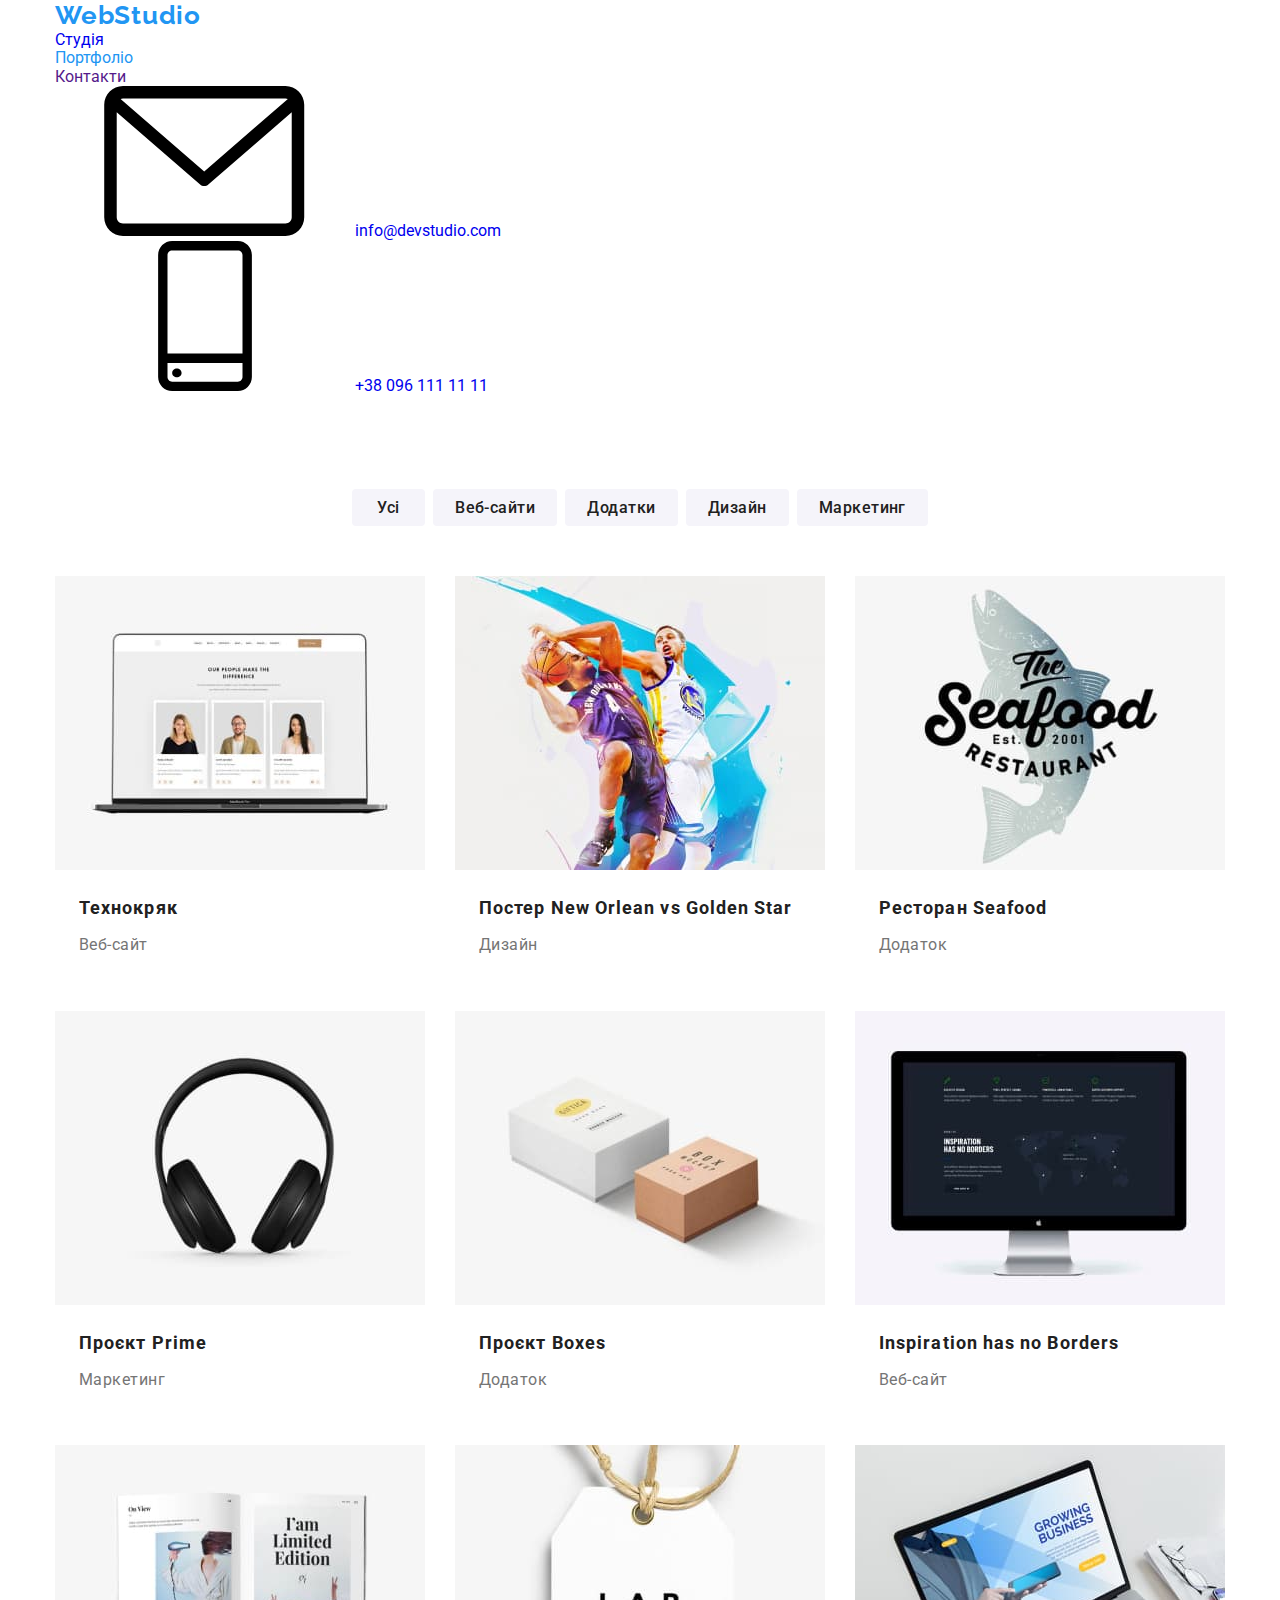
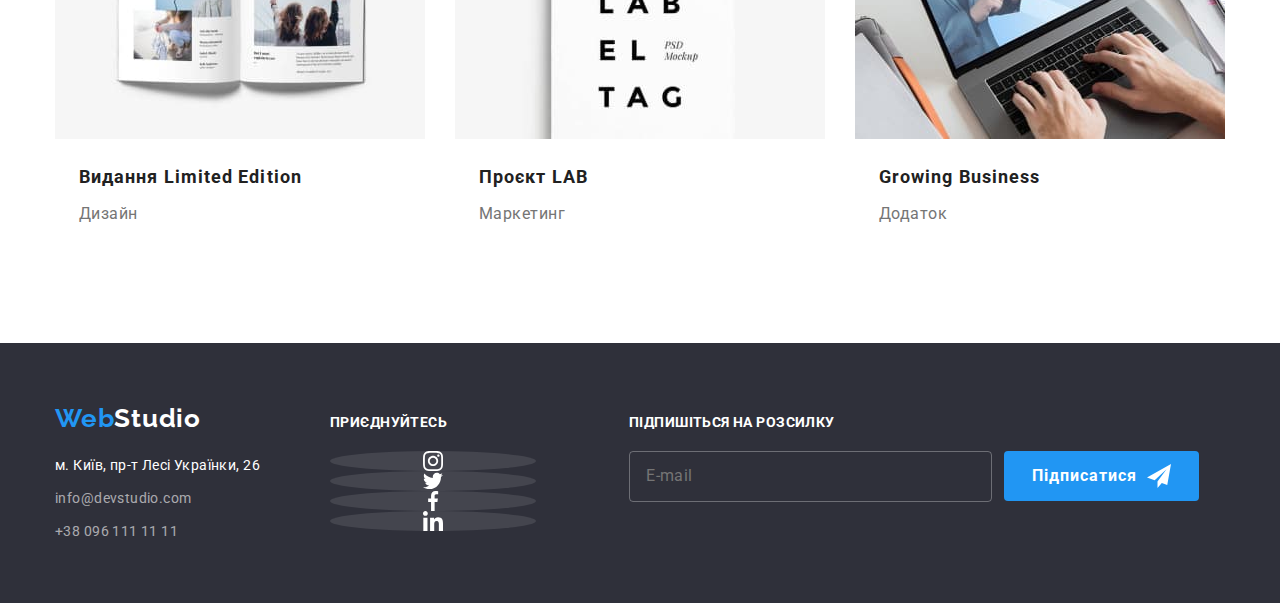
==== portfolio.html @ 63f54402 "final" ====
<!DOCTYPE html>
<html lang="uk">
  <head>
    <meta charset="UTF-8" />
    <meta http-equiv="X-UA-Compatible" content="IE=edge" />
    <meta name="viewport" content="width=device-width, initial-scale=1.0" />
    <title lang="en">Document</title>
    <link rel="preconnect" href="https://fonts.googleapis.com" />
    <link rel="preconnect" href="https://fonts.gstatic.com" crossorigin />
    <link
      href="https://fonts.googleapis.com/css2?family=Raleway:wght@700&family=Roboto:wght@400;500;700;900&display=swap"
      rel="stylesheet"
    />
    <link
      rel="stylesheet"
      href="https://cdnjs.cloudflare.com/ajax/libs/modern-normalize/1.1.0/modern-normalize.min.css"
    />
    <link rel="stylesheet" href="./css/main.min.css">
  </head>
  <body class="page">
    <header class="page-heder">
      <div class="container-heder container">
        <nav class="page-nav">
          <a href="./index.html" lang="en" class="logo-heder logo link"
            >Web<span class="logo-black">Studio</span></a
          >
          <ul class="site-nav list">
            <li class="menu-item item">
              <a href="./index.html" class="menu-link link">Студія</a>
            </li>
            <li class="menu-item item">
              <a href="./portfolio.html" class="menu-link link current"
                >Портфоліо</a
              >
            </li>
            <li class="menu-item item">
              <a href="" class="menu-link link">Контакти</a>
            </li>
          </ul>
        </nav>
        <ul class="auth-nav list">
          <li class="auth-item">
            <a href="mailto:info@devstudio.com" class="auth-link link"
              ><svg class="auth-icon mail-icon"><use href="./images/symbol-defsnev.svg#icon-mail"></use></svg>info@devstudio.com</a
            >
          </li>
          <li class="auth-item">
            <a href="tel:+380961111111" class="auth-link link"
              ><svg class="auth-icon phone-icon"><use href="./images/symbol-defsnev.svg#icon-phone"></use></svg>+38 096 111 11 11</a
            >
          </li>
        </ul>
      </div>
    </header>
    <main>
      <section class="portfolio section container">
          <h1 class="visually-hidden">Наші роботи</h1>
          <ul class="portfolio-nav-list list">
            <li class="portfolio-nav-item">
              <button type="button" class="portfolio-button button">Усі</button>
            </li>
            <li class="portfolio-nav-item">
              <button type="button" class="portfolio-button button">
                Веб-сайти
              </button>
            </li>
            <li class="portfolio-nav-item">
              <button type="button" class="portfolio-button button">
                Додатки
              </button>
            </li>
            <li class="portfolio-nav-item">
              <button type="button" class="portfolio-button button">
                Дизайн
              </button>
            </li>
            <li class="portfolio-nav-item">
              <button type="button" class="portfolio-button button">
                Маркетинг
              </button>
            </li>
          </ul>
          <ul class="portfolio-list list">
            <li class="portfolio-item">
              <a href="#" class=" portfolio-link link">
                <div class="portfolio-thumb">
                  <img
                  src="./images/tehnokriak.jpg"
                  alt="фото монитора з веб сайтом"
                  width="370"
                />
                  <p class="portfolio-text text">Ресурс пропонує комплексні пропозиції з різним рівнем функціоналу та сервісів. Все це дозволить відвідувачу отримати вичерпні відомості про компанію чи приватну особу.</p>
                </div>
                <div class="portfolio-container">
                  <h2 class="portfolio-item-subtitle subtitle">Технокряк</h2>
                  <p class="portfolio-item-text text">Веб-сайт</p>
                </div>
              </a>
            </li>
            <li class="portfolio-item">
              <a href="#" class=" portfolio-link link">
                <div class="portfolio-thumb">
                  <img
                    src="./images/poster.jpg"
                    alt="постер баскетболістів"
                    width="370"
                  />
                    <p class="portfolio-text text">Ресурс пропонує комплексні пропозиції з різним рівнем функціоналу та сервісів. Все це дозволить відвідувачу отримати вичерпні відомості про компанію чи приватну особу.</p>
                </div>
                    <div class="portfolio-container">
                    <h2 class="portfolio-item-subtitle subtitle">
                      Постер <span lang="en">New Orlean vs Golden Star</span>
                    </h2>
                    <p class="portfolio-item-text text">Дизайн</p>
                  </div>
              </a>
            </li>
            <li class="portfolio-item">
              <a href="#" class=" portfolio-link link">
                <div class="portfolio-thumb">
                  <img
                    src="./images/restaurant.jpg"
                    alt="афіша ресторану"
                    width="370"
                  />
                    <p class="portfolio-text text">Ресурс пропонує комплексні пропозиції з різним рівнем функціоналу та сервісів. Все це дозволить відвідувачу отримати вичерпні відомості про компанію чи приватну особу.</p>
                </div>
                    <div class="portfolio-container">
                    <h2 class="portfolio-item-subtitle subtitle">
                      Ресторан <span lang="en">Seafood</span>
                    </h2>
                    <p class="portfolio-item-text text">Додаток</p>
                  </div>
              </a>
            </li>
            <li class="portfolio-item">
              <a href="#" class=" portfolio-link link">
                <div class="portfolio-thumb">
                  <img
                    src="./images/projektprime.jpg"
                    alt="фото навушників"
                    width="370"
                  />
                    <p class="portfolio-text text">Ресурс пропонує комплексні пропозиції з різним рівнем функціоналу та сервісів. Все це дозволить відвідувачу отримати вичерпні відомості про компанію чи приватну особу.</p>
                </div>
                    <div class="portfolio-container">
                    <h2 class="portfolio-item-subtitle subtitle">
                      Проєкт <span lang="en">Prime</span>
                    </h2>
                    <p class="portfolio-item-text text">Маркетинг</p>
                  </div>
              </a>
            </li>
            <li class="portfolio-item">
              <a href="#" class=" portfolio-link link">
                <div class="portfolio-thumb">
                  <img
                    src="./images/projektboxes.jpg"
                    alt="фото подарункових коробок"
                    width="370"
                  />
                    <p class="portfolio-text text">Ресурс пропонує комплексні пропозиції з різним рівнем функціоналу та сервісів. Все це дозволить відвідувачу отримати вичерпні відомості про компанію чи приватну особу.</p>
                  </div>
                    <div class="portfolio-container">
                    <h2 class="portfolio-item-subtitle subtitle">
                      Проєкт <span lang="en">Boxes</span>
                    </h2>
                    <p class="portfolio-item-text text">Додаток</p>
                  </div>
              </a>
            </li>
            <li class="portfolio-item">
              <a href="#" class=" portfolio-link link">
                <div class="portfolio-thumb">
                  <img
                    src="./images/inspiration.jpg"
                    alt="фото монітора з сайтом"
                    width="370"
                  />
                    <p class="portfolio-text text">Ресурс пропонує комплексні пропозиції з різним рівнем функціоналу та сервісів. Все це дозволить відвідувачу отримати вичерпні відомості про компанію чи приватну особу.</p>
                </div>
                    <div class="portfolio-container">
                    <h2 class="portfolio-item-subtitle subtitle" lang="en">
                      Inspiration has no Borders
                    </h2>
                    <p class="portfolio-item-text text">Веб-сайт</p>
                  </div>
              </a>
            </li>
            <li class="portfolio-item">
              <a href="#" class=" portfolio-link link">
                <div class="portfolio-thumb">
                  <img
                    src="./images/vudannia.jpg"
                    alt="фото розгорнутої книги"
                    width="370"
                  />
                    <p class="portfolio-text text">Ресурс пропонує комплексні пропозиції з різним рівнем функціоналу та сервісів. Все це дозволить відвідувачу отримати вичерпні відомості про компанію чи приватну особу.</p>
                </div>
                    <div class="portfolio-container">
                    <h2 class="portfolio-item-subtitle subtitle">
                      Видання <span lang="en">Limited Edition</span>
                    </h2>
                    <p class="portfolio-item-text text">Дизайн</p>
                  </div>
              </a>
            </li>
            <li class="portfolio-item">
              <a href="" class=" portfolio-link link">
                <div class="portfolio-thumb">
                  <img
                    src="./images/projektlab.jpg"
                    alt="фото бейджика"
                    width="370"
                  />
                    <p class="portfolio-text text">Ресурс пропонує комплексні пропозиції з різним рівнем функціоналу та сервісів. Все це дозволить відвідувачу отримати вичерпні відомості про компанію чи приватну особу.</p>
                </div>
                    <div class="portfolio-container">
                    <h2 class="portfolio-item-subtitle subtitle">
                      Проєкт <span lang="en">LAB</span>
                    </h2>
                    <p class="portfolio-item-text text">Маркетинг</p>
                  </div>
              </a>
            </li>
            <li class="portfolio-item">
              <a href="#" class=" portfolio-link link">
                <div class="portfolio-thumb">
                  <img
                    src="./images/growing.jpg"
                    alt="фото ноутбука з веб сайтом"
                  />
                    <p class="portfolio-text text">Ресурс пропонує комплексні пропозиції з різним рівнем функціоналу та сервісів. Все це дозволить відвідувачу отримати вичерпні відомості про компанію чи приватну особу.</p>
                </div>
                    <div class="portfolio-container">
                    <h2 class="portfolio-item-subtitle subtitle" lang="en">
                      Growing Business
                    </h2>
                    <p class="portfolio-item-text text">Додаток</p>
                  </div>
              </a>
            </li>
          </ul>
        </div>
      </section>
    </main>
    <footer class="footer">
      <div class="container-footer-general container">
        <div class="container-footer">
          <a href="/" lang="en" class="footer-logo logo link"
            >Web<span class="logo-white">Studio</span></a
          >
          <address class="footer-address address">
            <ul class="address-list list">
              <li class="address-item">
                <a
                  href="https://goo.gl/maps/VT8MUBx5KfKZdJpg7"
                  target="_blank"
                  rel="noopener noreferrer"
                  class="address-link link"
                  >м. Київ, пр-т Лесі Українки, 26</a
                >
              </li>
              <li class="address-item">
                <a
                  href="mailto:info@devstudio.com"
                  class="address-link-mail address-link link"
                  >info@devstudio.com</a
                >
              </li>
              <li class="address-item">
                <a
                  href="tel:+380961111111"
                  class="address-link-tel address-link link"
                  >+38 096 111 11 11</a
                >
              </li>
            </ul>
          </address>
        </div>
        <div class="footer-networks">
          <p class="footer-networks-text text">Приєднуйтесь</p>
          <ul class="footer-networks-list network-list list">
            <li class="footer-networks-item network-item"><a class="footer-networks-link" href="#"><svg class="footer-networks-icon" width="20" height="20">
              <use href="./images/symbol-defs.svg#icon-instagram"></use>
            </svg></a></li>
            <li class="footer-networks-item network-item"><a class="footer-networks-link" href="#"><svg class="footer-networks-icon" width="20" height="20">
              <use href="./images/symbol-defs.svg#icon-twitter"></use>
            </svg></a></li>
            <li class="footer-networks-item network-item"><a class="footer-networks-link" href="#"><svg class="footer-networks-icon" width="20" height="20">
              <use href="./images/symbol-defs.svg#icon-facebook"></use>
            </svg></a></li>
            <li class="footer-networks-item network-item"><a class="footer-networks-link" href="#"><svg class="footer-networks-icon" width="20" height="20">
              <use href="./images/symbol-defs.svg#icon-linkedin"></use>
            </svg></a></li>
        </div>
        <form class="futer-form">
          <label for="mail-futer" class="futer-form-label">Підпишіться на розсилку </label>
            <div class="block-futer-form">
              <input id="mail-futer" class="futer-form-input" type="email" name="mail-futer" placeholder="E-mail" >
              <button type="submit" class="button-futer-form button">
                Підписатися
               <svg class="futer-form-icon" width="24" height="24">
                <use href="./images/symbol-defs.svg#icon-send"></use>
               </svg>
            </button>
            </div>
        </form>
      </div>
      </footer>
      </div>
    </footer>
  </body>
</html>
---- css/main.min.css ----
:root{--primary-font: "Roboto", sans-serif;--secondary-font: "Raleway", sans-serif;--primary-color: #ffffff;--acent-color: #2196f3;--acent-color-hover: #188ce8;--secondary-color: #2f303a;--section-time-color: #f5f4fa;--primary-text-color-dark: #757575;--primary-text-color-light: #ffffff;--secondary-text-color-dark: #212121;--secondary-text-color-light: #2196f3;--address-link-text-color: rgba(255, 255, 255, 0.6)}h1,h2,h3,h4,h5,h6{margin-top:0;margin-bottom:0}p{margin-top:0;margin-bottom:0}img{display:block}body{background-color:var(--primary-color);color:var(--primary-text-color-dark);font-family:var(--primary-font)}.list{list-style:none;padding:0;margin:0}.link{text-decoration:none}.subtitle{color:var(--secondary-text-color-dark);margin-bottom:10px}input{background-color:inherit;cursor:pointer}.visually-hidden{position:absolute;white-space:nowrap;width:1px;height:1px;overflow:hidden;border:0;padding:0;clip:rect(0 0 0 0);-webkit-clip-path:inset(50%);clip-path:inset(50%);margin:-1px}.container{width:1200px;padding-left:15px;padding-right:15px;margin-left:auto;margin-right:auto}.logo{display:block;font-family:var(--secondary-font);font-weight:700;font-size:26px;line-height:1.19;letter-spacing:.03em;color:var(--secondary-text-color-light)}.button{display:-webkit-box;display:-ms-flexbox;display:flex;-webkit-box-pack:center;-ms-flex-pack:center;justify-content:center;-webkit-box-align:center;-ms-flex-align:center;align-items:center;font-family:inherit;font-weight:700;font-size:16px;line-height:1.88;letter-spacing:.06em;color:var(--primary-text-color-light);background-color:var(--acent-color);border:0;border-radius:4px;cursor:pointer;-webkit-transition:background-color 250ms cubic-bezier(0.4, 0, 0.2, 1),-webkit-box-shadow 250ms cubic-bezier(0.4, 0, 0.2, 1);transition:background-color 250ms cubic-bezier(0.4, 0, 0.2, 1),-webkit-box-shadow 250ms cubic-bezier(0.4, 0, 0.2, 1);transition:background-color 250ms cubic-bezier(0.4, 0, 0.2, 1),box-shadow 250ms cubic-bezier(0.4, 0, 0.2, 1);transition:background-color 250ms cubic-bezier(0.4, 0, 0.2, 1),box-shadow 250ms cubic-bezier(0.4, 0, 0.2, 1),-webkit-box-shadow 250ms cubic-bezier(0.4, 0, 0.2, 1)}.button:hover,.button:focus{background-color:var(--acent-color-hover);-webkit-box-shadow:0px 4px 4px rgba(0,0,0,.15);box-shadow:0px 4px 4px rgba(0,0,0,.15)}.section{padding-top:94px;padding-bottom:94px}.section-title{margin-bottom:50px;font-size:36px;line-height:1.17;text-align:center;letter-spacing:.03em;color:var(--secondary-text-color-dark)}.backdrop{position:fixed;top:0;left:0;width:100vw;height:100vh;background-color:rgba(0,0,0,.2);-webkit-transition:opacity 250ms cubic-bezier(0.4, 0, 0.2, 1),visibility 250ms cubic-bezier(0.4, 0, 0.2, 1);transition:opacity 250ms cubic-bezier(0.4, 0, 0.2, 1),visibility 250ms cubic-bezier(0.4, 0, 0.2, 1)}.is-hidden{opacity:0;visibility:hidden;pointer-events:none}.modal{position:absolute;top:50%;left:50%;-webkit-transform:translate(-50%, -50%) scale(1);transform:translate(-50%, -50%) scale(1);-webkit-transition:-webkit-transform 250ms cubic-bezier(0.4, 0, 0.2, 1);transition:-webkit-transform 250ms cubic-bezier(0.4, 0, 0.2, 1);transition:transform 250ms cubic-bezier(0.4, 0, 0.2, 1);transition:transform 250ms cubic-bezier(0.4, 0, 0.2, 1), -webkit-transform 250ms cubic-bezier(0.4, 0, 0.2, 1);width:528px;min-height:581px;padding:40px;background:#fff;-webkit-box-shadow:0px 1px 3px rgba(0,0,0,.12),0px 1px 1px rgba(0,0,0,.14),0px 2px 1px rgba(0,0,0,.2);box-shadow:0px 1px 3px rgba(0,0,0,.12),0px 1px 1px rgba(0,0,0,.14),0px 2px 1px rgba(0,0,0,.2);border-radius:4px}.backdrop-form{width:100%}.button-modal{position:absolute;top:8px;right:8px;display:-webkit-box;display:-ms-flexbox;display:flex;-webkit-box-pack:center;-ms-flex-pack:center;justify-content:center;-webkit-box-align:center;-ms-flex-align:center;align-items:center;width:30px;height:30px;border-radius:50%;color:#000;background-color:inherit;border:1px solid rgba(0,0,0,.1);cursor:pointer}.icon-modal{fill:inherit;-webkit-transition:fill 250ms cubic-bezier(0.4, 0, 0.2, 1);transition:fill 250ms cubic-bezier(0.4, 0, 0.2, 1)}.icon-modal:hover,.icon-modal:focus{fill:var(--acent-color)}.backdrop.is-hidden .modal{-webkit-transform:translate(-50%, -50%) scale(0);transform:translate(-50%, -50%) scale(0)}.backdrop-icon-wrap{position:relative;margin-top:4px;margin-bottom:10px}.backdrop-icon{position:absolute;top:50%;left:12px;-webkit-transform:translateY(-50%);transform:translateY(-50%);-webkit-transition:fill 250ms cubic-bezier(0.4, 0, 0.2, 1);transition:fill 250ms cubic-bezier(0.4, 0, 0.2, 1)}.backdrop-input:focus+.backdrop-icon,.backdrop-input:hover+.backdrop-icon{fill:var(--acent-color)}.backdrop-text{margin:0 auto;display:block;margin-bottom:12px;font-weight:700;font-size:20px;line-height:1.15;letter-spacing:.03em;text-align:center;color:var(--secondary-text-color-dark)}.backdrop-label{font-weight:700;font-size:26px;line-height:1.19;letter-spacing:.03em;font-size:12px;line-height:1.17;letter-spacing:.01em}.backdrop-input{outline:rgba(0,0,0,0);width:100%;padding:11px 42px;border:1px solid rgba(33,33,33,.2);border-radius:4px;-webkit-transition:border-color 250ms cubic-bezier(0.4, 0, 0.2, 1);transition:border-color 250ms cubic-bezier(0.4, 0, 0.2, 1)}.backdrop-input:hover,.backdrop-input:focus{border:1px solid var(--acent-color)}.backdrop-label-textarea{display:-webkit-box;display:-ms-flexbox;display:flex;-webkit-box-orient:vertical;-webkit-box-direction:normal;-ms-flex-direction:column;flex-direction:column;margin-bottom:20px;font-size:12px;line-height:1.17;letter-spacing:.01em}.backdrop-textarea{cursor:pointer;padding:12px 16px;height:120px;width:100%;margin-top:4px;border:1px solid rgba(33,33,33,.2);border-radius:4px;resize:none}.backdrop-textarea:focus,.backdrop-textarea:hover{outline:rgba(0,0,0,0);border:1px solid var(--acent-color)}.checkbox-label{display:-webkit-box;display:-ms-flexbox;display:flex;-webkit-box-align:center;-ms-flex-align:center;align-items:center;-webkit-box-pack:center;-ms-flex-pack:center;justify-content:center;margin-bottom:30px;font-size:14px;line-height:1.71;letter-spacing:.03em}.checkbox{-webkit-appearance:none;-moz-appearance:none;appearance:none;position:absolute}.checkbox-icon{border:2px solid var(--secondary-text-color-dark);border-radius:2px;margin-right:8px;-webkit-transition:background-color 250ms cubic-bezier(0.4, 0, 0.2, 1),border-color 250ms cubic-bezier(0.4, 0, 0.2, 1);transition:background-color 250ms cubic-bezier(0.4, 0, 0.2, 1),border-color 250ms cubic-bezier(0.4, 0, 0.2, 1)}.checkbox:checked+.checkbox-icon{border-color:var(--acent-color);background-color:var(--acent-color)}.span-lable{margin-right:8px}.backdrop-link{font-size:14px;line-height:1.71;letter-spacing:.03em;color:var(--acent-color)}.button-backdrop{margin:0 auto;padding:10px 52px}.heder{border-bottom:1px solid #ececec}.container__heder{display:-webkit-box;display:-ms-flexbox;display:flex;-webkit-box-align:center;-ms-flex-align:center;align-items:center}.navigation__logo{margin-right:93px}.logo-text--dark{color:var(--secondary-text-color-dark)}.menu{display:-webkit-box;display:-ms-flexbox;display:flex}.menu .item:not(:last-child){margin-right:50px}.link.current{color:var(--acent-color)}.menu__link{position:relative;display:block;padding:32px 0;font-weight:500;font-size:14px;line-height:1.14;letter-spacing:.02em;color:var(--secondary-text-color-dark);-webkit-transition:color 250ms cubic-bezier(0.4, 0, 0.2, 1);transition:color 250ms cubic-bezier(0.4, 0, 0.2, 1)}.menu__link:hover,.menu__link:focus{color:var(--acent-color)}.menu__link.current::before{content:"";position:absolute;bottom:-1px;left:0;width:100%;height:4px;background:var(--acent-color);border-radius:2px}.navigation{display:-webkit-box;display:-ms-flexbox;display:flex;-webkit-box-align:center;-ms-flex-align:center;align-items:center}.connect{display:-webkit-box;display:-ms-flexbox;display:flex;-webkit-box-pack:center;-ms-flex-pack:center;justify-content:center;margin-left:auto}.connect__item:not(:last-child){margin-right:30px}.connect__item a{color:var(--primary-text-color-dark)}.connect__link{display:-webkit-box;display:-ms-flexbox;display:flex;-webkit-box-pack:center;-ms-flex-pack:center;justify-content:center;-webkit-box-align:center;-ms-flex-align:center;align-items:center;-webkit-transition:color 250ms cubic-bezier(0.4, 0, 0.2, 1);transition:color 250ms cubic-bezier(0.4, 0, 0.2, 1);font-weight:500;font-size:14px;line-height:1.14;letter-spacing:.02em}.connect__link:hover,.connect__link:focus{color:var(--secondary-text-color-light)}.icon{fill:currentColor}.connect__icon-mail{width:16px;height:12px;margin-right:10px}.connect__icon-phone{width:10px;height:16px;margin-right:10px}.hero{padding:200px 0;max-width:1600px;height:600px;margin-left:auto;margin-right:auto;background-color:var(--secondary-color);text-align:center;background-image:-webkit-gradient(linear, left top, right top, from(rgba(47, 48, 58, 0.4)), to(rgba(47, 48, 58, 0.4))),url("../images/hero.jpg");background-image:linear-gradient(to right, rgba(47, 48, 58, 0.4), rgba(47, 48, 58, 0.4)),url("../images/hero.jpg");background-repeat:no-repeat;background-position:center;background-size:cover}.hero__title{margin:0 auto 30px;width:696px;color:var(--primary-text-color-light);font-weight:900;font-size:44px;line-height:1.36;letter-spacing:.06em;text-transform:uppercase}.hero__button{margin:0 auto;min-width:216px;padding:10px 32px}.peculiarities{padding-bottom:0}.peculiarities-list{display:-webkit-box;display:-ms-flexbox;display:flex}.peculiarities-list__item{width:270px}.peculiarities-list .peculiarities-list__item+.peculiarities-list__item{margin-left:30px}.peculiarities-list__container{width:270px;height:120px;display:-webkit-box;display:-ms-flexbox;display:flex;-webkit-box-pack:center;-ms-flex-pack:center;justify-content:center;-webkit-box-align:center;-ms-flex-align:center;align-items:center;background:#f5f4fa;border-radius:4px;margin-bottom:30px}.peculiarities-list__icon{width:70px;height:70px;background-position:50% 50%}.peculiarities-list__subtitle{font-size:14px;line-height:1.14;letter-spacing:.03em;text-transform:uppercase}.peculiarities-list__text{font-size:14px;line-height:1.71;letter-spacing:.03em}.about-work__list{display:-webkit-box;display:-ms-flexbox;display:flex}.about-work__list .about-work__item+.about-work-item{margin-left:30px}.about-work__thumb{position:relative}.about-work__thumb-text{position:absolute;bottom:0;left:0;padding:27px 0;width:100%;font-weight:700;font-size:14px;line-height:1.14;text-align:center;letter-spacing:.03em;text-transform:uppercase;background:rgba(47,48,58,.8);color:#fff}.team-cards{display:-webkit-box;display:-ms-flexbox;display:flex}.team-cards__data{padding:30px 0;border-radius:0px 0px 4px 4px;-webkit-box-shadow:0px 1px 3px rgba(0,0,0,.12),0px 1px 1px rgba(0,0,0,.14),0px 2px 1px rgba(0,0,0,.2);box-shadow:0px 1px 3px rgba(0,0,0,.12),0px 1px 1px rgba(0,0,0,.14),0px 2px 1px rgba(0,0,0,.2)}.team-cards .team-cards__item+.team-cards__item{margin-left:30px}.our-team{background-color:var(--section-time-color)}.team-cards__item{background-color:var(--primary-color)}.team-cards__subtitle{font-weight:500;font-size:16px;line-height:1.19;text-align:center;letter-spacing:.03em;text-align:center}.team-cards__text{font-size:16px;line-height:1.19;text-align:center;letter-spacing:.03em;text-align:center;margin-bottom:16px}.network{display:-webkit-box;display:-ms-flexbox;display:flex;-webkit-box-pack:center;-ms-flex-pack:center;justify-content:center;-webkit-box-align:center;-ms-flex-align:center;align-items:center}.network__item{width:44px;height:44px}.network__link{display:-webkit-box;display:-ms-flexbox;display:flex;-webkit-box-pack:center;-ms-flex-pack:center;justify-content:center;-webkit-box-align:center;-ms-flex-align:center;align-items:center;-webkit-transition:background-color 250ms cubic-bezier(0.4, 0, 0.2, 1),fill 250ms cubic-bezier(0.4, 0, 0.2, 1);transition:background-color 250ms cubic-bezier(0.4, 0, 0.2, 1),fill 250ms cubic-bezier(0.4, 0, 0.2, 1);width:100%;height:100%;border-radius:50%;fill:#afb1b8}.network__link:hover,.network__link:focus{background-color:var(--acent-color);fill:var(--primary-color)}.network .network__item+.network__item{margin-left:10px}.clients-list{display:-webkit-box;display:-ms-flexbox;display:flex;-webkit-box-pack:center;-ms-flex-pack:center;justify-content:center;-webkit-box-align:center;-ms-flex-align:center;align-items:center}.clients-item{width:170px;height:92px}.clients-link{display:-webkit-box;display:-ms-flexbox;display:flex;-webkit-box-pack:center;-ms-flex-pack:center;justify-content:center;-webkit-box-align:center;-ms-flex-align:center;align-items:center;-webkit-transition:fill 250ms cubic-bezier(0.4, 0, 0.2, 1),border-color 250ms cubic-bezier(0.4, 0, 0.2, 1);transition:fill 250ms cubic-bezier(0.4, 0, 0.2, 1),border-color 250ms cubic-bezier(0.4, 0, 0.2, 1);width:100%;height:100%;border:1px solid #afb1b8;border-radius:4px;fill:#afb1b8}.clients-link:hover,.clients-link:focus{border:1px solid var(--acent-color);fill:var(--acent-color)}.clients-list .clients-item+.clients-item{margin-left:30px}.footer{background-color:var(--secondary-color);padding:60px 0}.container-footer-general{display:-webkit-box;display:-ms-flexbox;display:flex;-webkit-box-align:baseline;-ms-flex-align:baseline;align-items:baseline;-webkit-box-pack:start;-ms-flex-pack:start;justify-content:flex-start}.container-footer{margin-right:70px}.footer-logo{margin-bottom:20px}.logo-white{color:var(--primary-text-color-light)}.address-list .address-item+.address-item{margin-top:9px}.address-link{font-style:normal;font-size:14px;line-height:1.71;letter-spacing:.03em;color:var(--primary-text-color-light);-webkit-transition:color 250ms cubic-bezier(0.4, 0, 0.2, 1);transition:color 250ms cubic-bezier(0.4, 0, 0.2, 1)}.address-link:hover,.address-link:focus{color:var(--secondary-text-color-light)}.address-link-mail{color:var(--address-link-text-color)}.address-link-tel{color:var(--address-link-text-color)}.footer-networks{width:206px}.footer-networks-text{font-weight:700;font-size:14px;line-height:1.14;letter-spacing:.03em;text-transform:uppercase;color:var(--primary-color);margin-bottom:20px}.footer-networks-link{display:-webkit-box;display:-ms-flexbox;display:flex;-webkit-box-pack:center;-ms-flex-pack:center;justify-content:center;-webkit-box-align:center;-ms-flex-align:center;align-items:center;-webkit-transition:background-color 250ms cubic-bezier(0.4, 0, 0.2, 1);transition:background-color 250ms cubic-bezier(0.4, 0, 0.2, 1);width:100%;height:100%;border-radius:50%;fill:var(--primary-color);background-color:rgba(255,255,255,.1)}.footer-networks-link:hover,.footer-networks-link:focus{background-color:#2196f3}.futer-form-icon{background-size:cover}.block-futer-form{display:-webkit-box;display:-ms-flexbox;display:flex;-webkit-box-align:center;-ms-flex-align:center;align-items:center;-webkit-box-pack:center;-ms-flex-pack:center;justify-content:center;margin-top:20px;width:570px}.futer-form-label{font-weight:700;font-size:14px;line-height:1.14;letter-spacing:.03em;text-transform:uppercase;color:var(--primary-color)}.futer-form-input{width:100%;padding:15px 16px;border:1px solid rgba(255,255,255,.3);border-radius:4px;outline:rgba(0,0,0,0);-webkit-transition:border 250ms cubic-bezier(0.4, 0, 0.2, 1);transition:border 250ms cubic-bezier(0.4, 0, 0.2, 1)}.futer-form-input:hover,.futer-form-input:focus{border:1px solid var(--acent-color)}.futer-form-input::-webkit-input-placeholder{font-size:16px;line-height:1.25;letter-spacing:.03em}.futer-form-input::-moz-placeholder{font-size:16px;line-height:1.25;letter-spacing:.03em}.futer-form-input:-ms-input-placeholder{font-size:16px;line-height:1.25;letter-spacing:.03em}.futer-form-input::-ms-input-placeholder{font-size:16px;line-height:1.25;letter-spacing:.03em}.futer-form-input::placeholder{font-size:16px;line-height:1.25;letter-spacing:.03em}.futer-form{margin-left:93px}.button-futer-form{margin-left:12px;padding:10px 28px}.futer-form-icon{margin-left:10px}.portfolio-link{display:block;-webkit-transition:-webkit-box-shadow 250ms cubic-bezier(0.4, 0, 0.2, 1);transition:-webkit-box-shadow 250ms cubic-bezier(0.4, 0, 0.2, 1);transition:box-shadow 250ms cubic-bezier(0.4, 0, 0.2, 1);transition:box-shadow 250ms cubic-bezier(0.4, 0, 0.2, 1), -webkit-box-shadow 250ms cubic-bezier(0.4, 0, 0.2, 1)}.portfolio-link:hover,.portfolio-link:focus{-webkit-box-shadow:0px 1px 1px rgba(0,0,0,.12),0px 4px 4px rgba(0,0,0,.06),1px 4px 6px rgba(0,0,0,.16);box-shadow:0px 1px 1px rgba(0,0,0,.12),0px 4px 4px rgba(0,0,0,.06),1px 4px 6px rgba(0,0,0,.16)}.portfolio-nav-list{display:-webkit-box;display:-ms-flexbox;display:flex;-webkit-box-pack:center;-ms-flex-pack:center;justify-content:center;-webkit-box-align:center;-ms-flex-align:center;align-items:center;margin-bottom:50px}.portfolio-nav-list .portfolio-nav-item+.portfolio-nav-item{margin-left:8px}.portfolio-list{display:-webkit-box;display:-ms-flexbox;display:flex;-ms-flex-wrap:wrap;flex-wrap:wrap}.portfolio-item{width:calc((100% - 60px)/3);margin-right:30px;margin-bottom:30px}.portfolio-item:nth-last-child(-n+3){margin-bottom:0}.portfolio-item:nth-child(3n){margin-right:0}.portfolio-button{min-width:73px;padding:6px 22px;font-weight:500;font-size:16px;line-height:1.6;letter-spacing:.03em;color:var(--secondary-text-color-dark);background-color:var(--section-time-color);-webkit-transition:color 250ms cubic-bezier(0.4, 0, 0.2, 1),background-color 250ms cubic-bezier(0.4, 0, 0.2, 1),-webkit-box-shadow 250ms cubic-bezier(0.4, 0, 0.2, 1);transition:color 250ms cubic-bezier(0.4, 0, 0.2, 1),background-color 250ms cubic-bezier(0.4, 0, 0.2, 1),-webkit-box-shadow 250ms cubic-bezier(0.4, 0, 0.2, 1);transition:color 250ms cubic-bezier(0.4, 0, 0.2, 1),background-color 250ms cubic-bezier(0.4, 0, 0.2, 1),box-shadow 250ms cubic-bezier(0.4, 0, 0.2, 1);transition:color 250ms cubic-bezier(0.4, 0, 0.2, 1),background-color 250ms cubic-bezier(0.4, 0, 0.2, 1),box-shadow 250ms cubic-bezier(0.4, 0, 0.2, 1),-webkit-box-shadow 250ms cubic-bezier(0.4, 0, 0.2, 1)}.portfolio-button:hover,.portfolio-button:focus{color:var(--primary-text-color-light);background-color:var(--acent-color);-webkit-box-shadow:0px 3px 1px rgba(0,0,0,.1),0px 1px 2px rgba(0,0,0,.08),0px 2px 2px rgba(0,0,0,.12);box-shadow:0px 3px 1px rgba(0,0,0,.1),0px 1px 2px rgba(0,0,0,.08),0px 2px 2px rgba(0,0,0,.12)}.portfolio-container{padding:20px 24px}.portfolio-item-subtitle{margin-bottom:4px;font-size:18px;line-height:2;letter-spacing:.06em}.portfolio-item-text{font-size:16px;line-height:1.88;letter-spacing:.03em;color:var(--primary-text-color-dark)}.portfolio-thumb{position:relative;overflow:hidden}.portfolio-text{position:absolute;top:0;margin:0;height:100%;-webkit-transform:translateY(100%);transform:translateY(100%);-webkit-transition:-webkit-transform 250ms cubic-bezier(0.4, 0, 0.2, 1);transition:-webkit-transform 250ms cubic-bezier(0.4, 0, 0.2, 1);transition:transform 250ms cubic-bezier(0.4, 0, 0.2, 1);transition:transform 250ms cubic-bezier(0.4, 0, 0.2, 1), -webkit-transform 250ms cubic-bezier(0.4, 0, 0.2, 1);font-size:18px;line-height:1.56;letter-spacing:.03em;color:var(--primary-color);padding:63px 24px;background-color:var(--acent-color);overflow:auto;pointer-events:none}.portfolio-link:hover .portfolio-text,.portfolio-link:focus .portfolio-text{-webkit-transform:translateY(0);transform:translateY(0)}/*# sourceMappingURL=main.min.css.map */
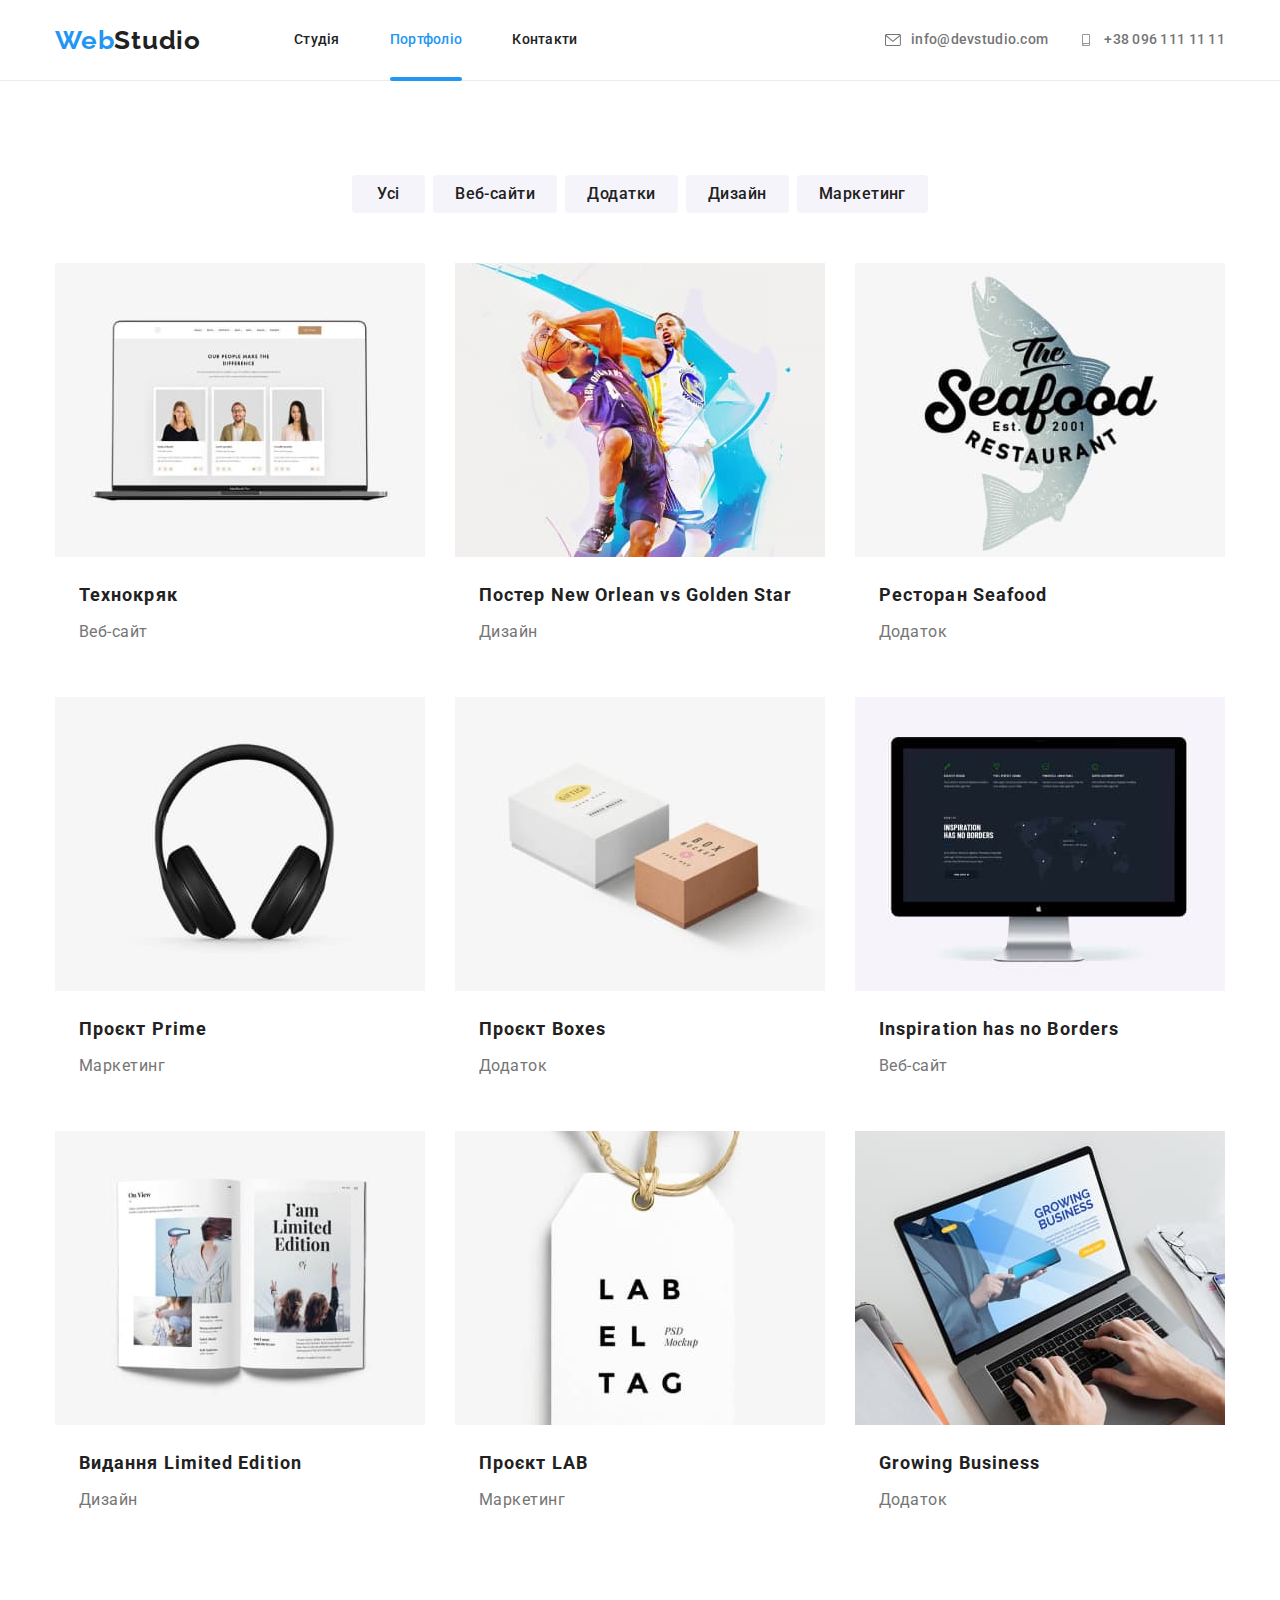
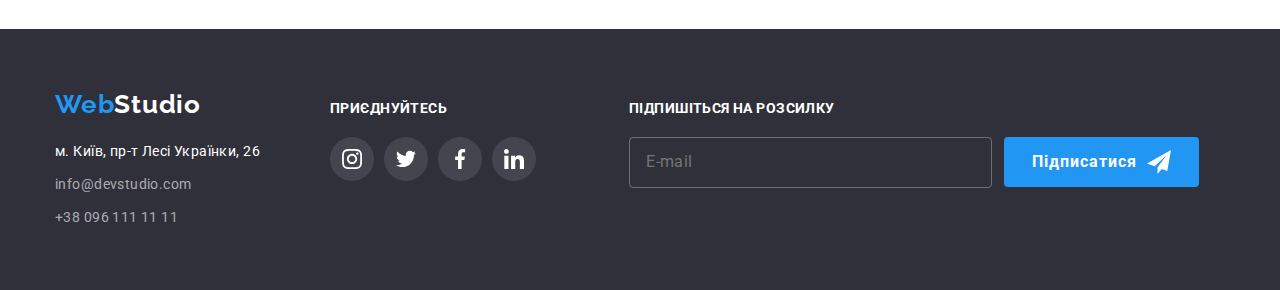
==== commit 06774bd1: "corect" ====
--- a/portfolio.html
+++ b/portfolio.html
@@ -17,36 +17,36 @@
     />
     <link rel="stylesheet" href="./css/main.min.css">
   </head>
-  <body class="page">
-    <header class="page-heder">
-      <div class="container-heder container">
-        <nav class="page-nav">
-          <a href="./index.html" lang="en" class="logo-heder logo link"
-            >Web<span class="logo-black">Studio</span></a
+  <body >
+    <header class="heder">
+      <div class="container__heder container">
+        <nav class="navigation">
+          <a href="./index.html" lang="en" class="navigation__logo logo link"
+            >Web<span class="logo-text logo-text--dark">Studio</span></a
           >
-          <ul class="site-nav list">
-            <li class="menu-item item">
-              <a href="./index.html" class="menu-link link">Студія</a>
-            </li>
-            <li class="menu-item item">
-              <a href="./portfolio.html" class="menu-link link current"
+          <ul class="menu list">
+            <li class="menu__item item">
+              <a href="./index.html" class="menu__link link">Студія</a>
+            </li>
+            <li class="menu__item item">
+              <a href="./portfolio.html" class="menu__link link current"
                 >Портфоліо</a
               >
             </li>
-            <li class="menu-item item">
-              <a href="" class="menu-link link">Контакти</a>
+            <li class="menu__item item">
+              <a href="" class="menu__link link">Контакти</a>
             </li>
           </ul>
         </nav>
-        <ul class="auth-nav list">
-          <li class="auth-item">
-            <a href="mailto:info@devstudio.com" class="auth-link link"
-              ><svg class="auth-icon mail-icon"><use href="./images/symbol-defsnev.svg#icon-mail"></use></svg>info@devstudio.com</a
+        <ul class="connect list">
+          <li class="connect__item">
+            <a href="mailto:info@devstudio.com" class="connect__link link"
+              ><svg class="icon connect__icon-mail"><use href="./images/symbol-defsnev.svg#icon-mail"></use></svg>info@devstudio.com</a
             >
           </li>
-          <li class="auth-item">
-            <a href="tel:+380961111111" class="auth-link link"
-              ><svg class="auth-icon phone-icon"><use href="./images/symbol-defsnev.svg#icon-phone"></use></svg>+38 096 111 11 11</a
+          <li class="connect__item">
+            <a href="tel:+380961111111" class="connect__link link"
+              ><svg class="icon connect__icon-mail"><use href="./images/symbol-defsnev.svg#icon-phone"></use></svg>+38 096 111 11 11</a
             >
           </li>
         </ul>
@@ -245,69 +245,69 @@
       </section>
     </main>
     <footer class="footer">
-      <div class="container-footer-general container">
-        <div class="container-footer">
-          <a href="/" lang="en" class="footer-logo logo link"
-            >Web<span class="logo-white">Studio</span></a
-          >
-          <address class="footer-address address">
-            <ul class="address-list list">
-              <li class="address-item">
-                <a
-                  href="https://goo.gl/maps/VT8MUBx5KfKZdJpg7"
-                  target="_blank"
-                  rel="noopener noreferrer"
-                  class="address-link link"
-                  >м. Київ, пр-т Лесі Українки, 26</a
-                >
-              </li>
-              <li class="address-item">
-                <a
-                  href="mailto:info@devstudio.com"
-                  class="address-link-mail address-link link"
-                  >info@devstudio.com</a
-                >
-              </li>
-              <li class="address-item">
-                <a
-                  href="tel:+380961111111"
-                  class="address-link-tel address-link link"
-                  >+38 096 111 11 11</a
-                >
-              </li>
-            </ul>
-          </address>
-        </div>
-        <div class="footer-networks">
-          <p class="footer-networks-text text">Приєднуйтесь</p>
-          <ul class="footer-networks-list network-list list">
-            <li class="footer-networks-item network-item"><a class="footer-networks-link" href="#"><svg class="footer-networks-icon" width="20" height="20">
-              <use href="./images/symbol-defs.svg#icon-instagram"></use>
-            </svg></a></li>
-            <li class="footer-networks-item network-item"><a class="footer-networks-link" href="#"><svg class="footer-networks-icon" width="20" height="20">
-              <use href="./images/symbol-defs.svg#icon-twitter"></use>
-            </svg></a></li>
-            <li class="footer-networks-item network-item"><a class="footer-networks-link" href="#"><svg class="footer-networks-icon" width="20" height="20">
-              <use href="./images/symbol-defs.svg#icon-facebook"></use>
-            </svg></a></li>
-            <li class="footer-networks-item network-item"><a class="footer-networks-link" href="#"><svg class="footer-networks-icon" width="20" height="20">
-              <use href="./images/symbol-defs.svg#icon-linkedin"></use>
-            </svg></a></li>
-        </div>
-        <form class="futer-form">
-          <label for="mail-futer" class="futer-form-label">Підпишіться на розсилку </label>
-            <div class="block-futer-form">
-              <input id="mail-futer" class="futer-form-input" type="email" name="mail-futer" placeholder="E-mail" >
-              <button type="submit" class="button-futer-form button">
-                Підписатися
-               <svg class="futer-form-icon" width="24" height="24">
-                <use href="./images/symbol-defs.svg#icon-send"></use>
-               </svg>
-            </button>
-            </div>
-        </form>
+      <div class="footer__container-general container">
+      <div class="footer__container">
+        <a href="/" lang="en" class="footer__logo logo link"
+          >Web<span class="logo-text logo-text--light">Studio</span></a
+        >
+        <address class="footer-address address">
+          <ul class="address list">
+            <li class="address__item">
+              <a
+                href="https://goo.gl/maps/VT8MUBx5KfKZdJpg7"
+                target="_blank"
+                rel="noopener noreferrer"
+                class="address__link link"
+                >м. Київ, пр-т Лесі Українки, 26</a
+              >
+            </li>
+            <li class="address__item">
+              <a
+                href="mailto:info@devstudio.com"
+                class="address__link-mail address__link link"
+                >info@devstudio.com</a
+              >
+            </li>
+            <li class="address__item">
+              <a
+                href="tel:+380961111111"
+                class="address__link-tel address__link link"
+                >+38 096 111 11 11</a
+              >
+            </li>
+          </ul>
+        </address>
       </div>
-      </footer>
+      <div class="footer__networks">
+        <p class="footer__networks-text text">Приєднуйтесь</p>
+        <ul class="network list">
+          <li class="network__item"><a class=" network__link footer__networks-link" href="#"><svg class="footer-networks-icon" width="20" height="20">
+            <use href="./images/symbol-defs.svg#icon-instagram"></use>
+          </svg></a></li>
+          <li class="network__item"><a class=" network__link footer__networks-link" href="#"><svg class="footer-networks-icon" width="20" height="20">
+            <use href="./images/symbol-defs.svg#icon-twitter"></use>
+          </svg></a></li>
+          <li class="network__item"><a class=" network__link footer__networks-link" href="#"><svg class="footer-networks-icon" width="20" height="20">
+            <use href="./images/symbol-defs.svg#icon-facebook"></use>
+          </svg></a></li>
+          <li class="network__item"><a class=" network__link footer__networks-link" href="#"><svg class="footer-networks-icon" width="20" height="20">
+            <use href="./images/symbol-defs.svg#icon-linkedin"></use>
+          </svg></a></li>
+      </div>
+      <form class="futer__form">
+        <label for="mail-futer" class="futer__form-label">Підпишіться на розсилку </label>
+          <div class="futer__form-block">
+            <input id="mail-futer" class="futer__form-input" type="email" name="mail-futer" placeholder="E-mail" >
+            <button type="submit" class="futer__form-button button">
+              Підписатися
+             <svg class="futer__form-icon" width="24" height="24">
+              <use href="./images/symbol-defs.svg#icon-send"></use>
+             </svg>
+          </button>
+          </div>
+      </form>
+    </div>
+    </footer>
       </div>
     </footer>
   </body>
--- a/css/main.min.css
+++ b/css/main.min.css
@@ -1 +1 @@
-:root{--primary-font: "Roboto", sans-serif;--secondary-font: "Raleway", sans-serif;--primary-color: #ffffff;--acent-color: #2196f3;--acent-color-hover: #188ce8;--secondary-color: #2f303a;--section-time-color: #f5f4fa;--primary-text-color-dark: #757575;--primary-text-color-light: #ffffff;--secondary-text-color-dark: #212121;--secondary-text-color-light: #2196f3;--address-link-text-color: rgba(255, 255, 255, 0.6)}h1,h2,h3,h4,h5,h6{margin-top:0;margin-bottom:0}p{margin-top:0;margin-bottom:0}img{display:block}body{background-color:var(--primary-color);color:var(--primary-text-color-dark);font-family:var(--primary-font)}.list{list-style:none;padding:0;margin:0}.link{text-decoration:none}.subtitle{color:var(--secondary-text-color-dark);margin-bottom:10px}input{background-color:inherit;cursor:pointer}.visually-hidden{position:absolute;white-space:nowrap;width:1px;height:1px;overflow:hidden;border:0;padding:0;clip:rect(0 0 0 0);-webkit-clip-path:inset(50%);clip-path:inset(50%);margin:-1px}.container{width:1200px;padding-left:15px;padding-right:15px;margin-left:auto;margin-right:auto}.logo{display:block;font-family:var(--secondary-font);font-weight:700;font-size:26px;line-height:1.19;letter-spacing:.03em;color:var(--secondary-text-color-light)}.button{display:-webkit-box;display:-ms-flexbox;display:flex;-webkit-box-pack:center;-ms-flex-pack:center;justify-content:center;-webkit-box-align:center;-ms-flex-align:center;align-items:center;font-family:inherit;font-weight:700;font-size:16px;line-height:1.88;letter-spacing:.06em;color:var(--primary-text-color-light);background-color:var(--acent-color);border:0;border-radius:4px;cursor:pointer;-webkit-transition:background-color 250ms cubic-bezier(0.4, 0, 0.2, 1),-webkit-box-shadow 250ms cubic-bezier(0.4, 0, 0.2, 1);transition:background-color 250ms cubic-bezier(0.4, 0, 0.2, 1),-webkit-box-shadow 250ms cubic-bezier(0.4, 0, 0.2, 1);transition:background-color 250ms cubic-bezier(0.4, 0, 0.2, 1),box-shadow 250ms cubic-bezier(0.4, 0, 0.2, 1);transition:background-color 250ms cubic-bezier(0.4, 0, 0.2, 1),box-shadow 250ms cubic-bezier(0.4, 0, 0.2, 1),-webkit-box-shadow 250ms cubic-bezier(0.4, 0, 0.2, 1)}.button:hover,.button:focus{background-color:var(--acent-color-hover);-webkit-box-shadow:0px 4px 4px rgba(0,0,0,.15);box-shadow:0px 4px 4px rgba(0,0,0,.15)}.section{padding-top:94px;padding-bottom:94px}.section-title{margin-bottom:50px;font-size:36px;line-height:1.17;text-align:center;letter-spacing:.03em;color:var(--secondary-text-color-dark)}.backdrop{position:fixed;top:0;left:0;width:100vw;height:100vh;background-color:rgba(0,0,0,.2);-webkit-transition:opacity 250ms cubic-bezier(0.4, 0, 0.2, 1),visibility 250ms cubic-bezier(0.4, 0, 0.2, 1);transition:opacity 250ms cubic-bezier(0.4, 0, 0.2, 1),visibility 250ms cubic-bezier(0.4, 0, 0.2, 1)}.is-hidden{opacity:0;visibility:hidden;pointer-events:none}.modal{position:absolute;top:50%;left:50%;-webkit-transform:translate(-50%, -50%) scale(1);transform:translate(-50%, -50%) scale(1);-webkit-transition:-webkit-transform 250ms cubic-bezier(0.4, 0, 0.2, 1);transition:-webkit-transform 250ms cubic-bezier(0.4, 0, 0.2, 1);transition:transform 250ms cubic-bezier(0.4, 0, 0.2, 1);transition:transform 250ms cubic-bezier(0.4, 0, 0.2, 1), -webkit-transform 250ms cubic-bezier(0.4, 0, 0.2, 1);width:528px;min-height:581px;padding:40px;background:#fff;-webkit-box-shadow:0px 1px 3px rgba(0,0,0,.12),0px 1px 1px rgba(0,0,0,.14),0px 2px 1px rgba(0,0,0,.2);box-shadow:0px 1px 3px rgba(0,0,0,.12),0px 1px 1px rgba(0,0,0,.14),0px 2px 1px rgba(0,0,0,.2);border-radius:4px}.backdrop-form{width:100%}.button-modal{position:absolute;top:8px;right:8px;display:-webkit-box;display:-ms-flexbox;display:flex;-webkit-box-pack:center;-ms-flex-pack:center;justify-content:center;-webkit-box-align:center;-ms-flex-align:center;align-items:center;width:30px;height:30px;border-radius:50%;color:#000;background-color:inherit;border:1px solid rgba(0,0,0,.1);cursor:pointer}.icon-modal{fill:inherit;-webkit-transition:fill 250ms cubic-bezier(0.4, 0, 0.2, 1);transition:fill 250ms cubic-bezier(0.4, 0, 0.2, 1)}.icon-modal:hover,.icon-modal:focus{fill:var(--acent-color)}.backdrop.is-hidden .modal{-webkit-transform:translate(-50%, -50%) scale(0);transform:translate(-50%, -50%) scale(0)}.backdrop-icon-wrap{position:relative;margin-top:4px;margin-bottom:10px}.backdrop-icon{position:absolute;top:50%;left:12px;-webkit-transform:translateY(-50%);transform:translateY(-50%);-webkit-transition:fill 250ms cubic-bezier(0.4, 0, 0.2, 1);transition:fill 250ms cubic-bezier(0.4, 0, 0.2, 1)}.backdrop-input:focus+.backdrop-icon,.backdrop-input:hover+.backdrop-icon{fill:var(--acent-color)}.backdrop-text{margin:0 auto;display:block;margin-bottom:12px;font-weight:700;font-size:20px;line-height:1.15;letter-spacing:.03em;text-align:center;color:var(--secondary-text-color-dark)}.backdrop-label{font-weight:700;font-size:26px;line-height:1.19;letter-spacing:.03em;font-size:12px;line-height:1.17;letter-spacing:.01em}.backdrop-input{outline:rgba(0,0,0,0);width:100%;padding:11px 42px;border:1px solid rgba(33,33,33,.2);border-radius:4px;-webkit-transition:border-color 250ms cubic-bezier(0.4, 0, 0.2, 1);transition:border-color 250ms cubic-bezier(0.4, 0, 0.2, 1)}.backdrop-input:hover,.backdrop-input:focus{border:1px solid var(--acent-color)}.backdrop-label-textarea{display:-webkit-box;display:-ms-flexbox;display:flex;-webkit-box-orient:vertical;-webkit-box-direction:normal;-ms-flex-direction:column;flex-direction:column;margin-bottom:20px;font-size:12px;line-height:1.17;letter-spacing:.01em}.backdrop-textarea{cursor:pointer;padding:12px 16px;height:120px;width:100%;margin-top:4px;border:1px solid rgba(33,33,33,.2);border-radius:4px;resize:none}.backdrop-textarea:focus,.backdrop-textarea:hover{outline:rgba(0,0,0,0);border:1px solid var(--acent-color)}.checkbox-label{display:-webkit-box;display:-ms-flexbox;display:flex;-webkit-box-align:center;-ms-flex-align:center;align-items:center;-webkit-box-pack:center;-ms-flex-pack:center;justify-content:center;margin-bottom:30px;font-size:14px;line-height:1.71;letter-spacing:.03em}.checkbox{-webkit-appearance:none;-moz-appearance:none;appearance:none;position:absolute}.checkbox-icon{border:2px solid var(--secondary-text-color-dark);border-radius:2px;margin-right:8px;-webkit-transition:background-color 250ms cubic-bezier(0.4, 0, 0.2, 1),border-color 250ms cubic-bezier(0.4, 0, 0.2, 1);transition:background-color 250ms cubic-bezier(0.4, 0, 0.2, 1),border-color 250ms cubic-bezier(0.4, 0, 0.2, 1)}.checkbox:checked+.checkbox-icon{border-color:var(--acent-color);background-color:var(--acent-color)}.span-lable{margin-right:8px}.backdrop-link{font-size:14px;line-height:1.71;letter-spacing:.03em;color:var(--acent-color)}.button-backdrop{margin:0 auto;padding:10px 52px}.heder{border-bottom:1px solid #ececec}.container__heder{display:-webkit-box;display:-ms-flexbox;display:flex;-webkit-box-align:center;-ms-flex-align:center;align-items:center}.navigation__logo{margin-right:93px}.logo-text--dark{color:var(--secondary-text-color-dark)}.menu{display:-webkit-box;display:-ms-flexbox;display:flex}.menu .item:not(:last-child){margin-right:50px}.link.current{color:var(--acent-color)}.menu__link{position:relative;display:block;padding:32px 0;font-weight:500;font-size:14px;line-height:1.14;letter-spacing:.02em;color:var(--secondary-text-color-dark);-webkit-transition:color 250ms cubic-bezier(0.4, 0, 0.2, 1);transition:color 250ms cubic-bezier(0.4, 0, 0.2, 1)}.menu__link:hover,.menu__link:focus{color:var(--acent-color)}.menu__link.current::before{content:"";position:absolute;bottom:-1px;left:0;width:100%;height:4px;background:var(--acent-color);border-radius:2px}.navigation{display:-webkit-box;display:-ms-flexbox;display:flex;-webkit-box-align:center;-ms-flex-align:center;align-items:center}.connect{display:-webkit-box;display:-ms-flexbox;display:flex;-webkit-box-pack:center;-ms-flex-pack:center;justify-content:center;margin-left:auto}.connect__item:not(:last-child){margin-right:30px}.connect__item a{color:var(--primary-text-color-dark)}.connect__link{display:-webkit-box;display:-ms-flexbox;display:flex;-webkit-box-pack:center;-ms-flex-pack:center;justify-content:center;-webkit-box-align:center;-ms-flex-align:center;align-items:center;-webkit-transition:color 250ms cubic-bezier(0.4, 0, 0.2, 1);transition:color 250ms cubic-bezier(0.4, 0, 0.2, 1);font-weight:500;font-size:14px;line-height:1.14;letter-spacing:.02em}.connect__link:hover,.connect__link:focus{color:var(--secondary-text-color-light)}.icon{fill:currentColor}.connect__icon-mail{width:16px;height:12px;margin-right:10px}.connect__icon-phone{width:10px;height:16px;margin-right:10px}.hero{padding:200px 0;max-width:1600px;height:600px;margin-left:auto;margin-right:auto;background-color:var(--secondary-color);text-align:center;background-image:-webkit-gradient(linear, left top, right top, from(rgba(47, 48, 58, 0.4)), to(rgba(47, 48, 58, 0.4))),url("../images/hero.jpg");background-image:linear-gradient(to right, rgba(47, 48, 58, 0.4), rgba(47, 48, 58, 0.4)),url("../images/hero.jpg");background-repeat:no-repeat;background-position:center;background-size:cover}.hero__title{margin:0 auto 30px;width:696px;color:var(--primary-text-color-light);font-weight:900;font-size:44px;line-height:1.36;letter-spacing:.06em;text-transform:uppercase}.hero__button{margin:0 auto;min-width:216px;padding:10px 32px}.peculiarities{padding-bottom:0}.peculiarities-list{display:-webkit-box;display:-ms-flexbox;display:flex}.peculiarities-list__item{width:270px}.peculiarities-list .peculiarities-list__item+.peculiarities-list__item{margin-left:30px}.peculiarities-list__container{width:270px;height:120px;display:-webkit-box;display:-ms-flexbox;display:flex;-webkit-box-pack:center;-ms-flex-pack:center;justify-content:center;-webkit-box-align:center;-ms-flex-align:center;align-items:center;background:#f5f4fa;border-radius:4px;margin-bottom:30px}.peculiarities-list__icon{width:70px;height:70px;background-position:50% 50%}.peculiarities-list__subtitle{font-size:14px;line-height:1.14;letter-spacing:.03em;text-transform:uppercase}.peculiarities-list__text{font-size:14px;line-height:1.71;letter-spacing:.03em}.about-work__list{display:-webkit-box;display:-ms-flexbox;display:flex}.about-work__list .about-work__item+.about-work-item{margin-left:30px}.about-work__thumb{position:relative}.about-work__thumb-text{position:absolute;bottom:0;left:0;padding:27px 0;width:100%;font-weight:700;font-size:14px;line-height:1.14;text-align:center;letter-spacing:.03em;text-transform:uppercase;background:rgba(47,48,58,.8);color:#fff}.team-cards{display:-webkit-box;display:-ms-flexbox;display:flex}.team-cards__data{padding:30px 0;border-radius:0px 0px 4px 4px;-webkit-box-shadow:0px 1px 3px rgba(0,0,0,.12),0px 1px 1px rgba(0,0,0,.14),0px 2px 1px rgba(0,0,0,.2);box-shadow:0px 1px 3px rgba(0,0,0,.12),0px 1px 1px rgba(0,0,0,.14),0px 2px 1px rgba(0,0,0,.2)}.team-cards .team-cards__item+.team-cards__item{margin-left:30px}.our-team{background-color:var(--section-time-color)}.team-cards__item{background-color:var(--primary-color)}.team-cards__subtitle{font-weight:500;font-size:16px;line-height:1.19;text-align:center;letter-spacing:.03em;text-align:center}.team-cards__text{font-size:16px;line-height:1.19;text-align:center;letter-spacing:.03em;text-align:center;margin-bottom:16px}.network{display:-webkit-box;display:-ms-flexbox;display:flex;-webkit-box-pack:center;-ms-flex-pack:center;justify-content:center;-webkit-box-align:center;-ms-flex-align:center;align-items:center}.network__item{width:44px;height:44px}.network__link{display:-webkit-box;display:-ms-flexbox;display:flex;-webkit-box-pack:center;-ms-flex-pack:center;justify-content:center;-webkit-box-align:center;-ms-flex-align:center;align-items:center;-webkit-transition:background-color 250ms cubic-bezier(0.4, 0, 0.2, 1),fill 250ms cubic-bezier(0.4, 0, 0.2, 1);transition:background-color 250ms cubic-bezier(0.4, 0, 0.2, 1),fill 250ms cubic-bezier(0.4, 0, 0.2, 1);width:100%;height:100%;border-radius:50%;fill:#afb1b8}.network__link:hover,.network__link:focus{background-color:var(--acent-color);fill:var(--primary-color)}.network .network__item+.network__item{margin-left:10px}.clients-list{display:-webkit-box;display:-ms-flexbox;display:flex;-webkit-box-pack:center;-ms-flex-pack:center;justify-content:center;-webkit-box-align:center;-ms-flex-align:center;align-items:center}.clients-item{width:170px;height:92px}.clients-link{display:-webkit-box;display:-ms-flexbox;display:flex;-webkit-box-pack:center;-ms-flex-pack:center;justify-content:center;-webkit-box-align:center;-ms-flex-align:center;align-items:center;-webkit-transition:fill 250ms cubic-bezier(0.4, 0, 0.2, 1),border-color 250ms cubic-bezier(0.4, 0, 0.2, 1);transition:fill 250ms cubic-bezier(0.4, 0, 0.2, 1),border-color 250ms cubic-bezier(0.4, 0, 0.2, 1);width:100%;height:100%;border:1px solid #afb1b8;border-radius:4px;fill:#afb1b8}.clients-link:hover,.clients-link:focus{border:1px solid var(--acent-color);fill:var(--acent-color)}.clients-list .clients-item+.clients-item{margin-left:30px}.footer{background-color:var(--secondary-color);padding:60px 0}.container-footer-general{display:-webkit-box;display:-ms-flexbox;display:flex;-webkit-box-align:baseline;-ms-flex-align:baseline;align-items:baseline;-webkit-box-pack:start;-ms-flex-pack:start;justify-content:flex-start}.container-footer{margin-right:70px}.footer-logo{margin-bottom:20px}.logo-white{color:var(--primary-text-color-light)}.address-list .address-item+.address-item{margin-top:9px}.address-link{font-style:normal;font-size:14px;line-height:1.71;letter-spacing:.03em;color:var(--primary-text-color-light);-webkit-transition:color 250ms cubic-bezier(0.4, 0, 0.2, 1);transition:color 250ms cubic-bezier(0.4, 0, 0.2, 1)}.address-link:hover,.address-link:focus{color:var(--secondary-text-color-light)}.address-link-mail{color:var(--address-link-text-color)}.address-link-tel{color:var(--address-link-text-color)}.footer-networks{width:206px}.footer-networks-text{font-weight:700;font-size:14px;line-height:1.14;letter-spacing:.03em;text-transform:uppercase;color:var(--primary-color);margin-bottom:20px}.footer-networks-link{display:-webkit-box;display:-ms-flexbox;display:flex;-webkit-box-pack:center;-ms-flex-pack:center;justify-content:center;-webkit-box-align:center;-ms-flex-align:center;align-items:center;-webkit-transition:background-color 250ms cubic-bezier(0.4, 0, 0.2, 1);transition:background-color 250ms cubic-bezier(0.4, 0, 0.2, 1);width:100%;height:100%;border-radius:50%;fill:var(--primary-color);background-color:rgba(255,255,255,.1)}.footer-networks-link:hover,.footer-networks-link:focus{background-color:#2196f3}.futer-form-icon{background-size:cover}.block-futer-form{display:-webkit-box;display:-ms-flexbox;display:flex;-webkit-box-align:center;-ms-flex-align:center;align-items:center;-webkit-box-pack:center;-ms-flex-pack:center;justify-content:center;margin-top:20px;width:570px}.futer-form-label{font-weight:700;font-size:14px;line-height:1.14;letter-spacing:.03em;text-transform:uppercase;color:var(--primary-color)}.futer-form-input{width:100%;padding:15px 16px;border:1px solid rgba(255,255,255,.3);border-radius:4px;outline:rgba(0,0,0,0);-webkit-transition:border 250ms cubic-bezier(0.4, 0, 0.2, 1);transition:border 250ms cubic-bezier(0.4, 0, 0.2, 1)}.futer-form-input:hover,.futer-form-input:focus{border:1px solid var(--acent-color)}.futer-form-input::-webkit-input-placeholder{font-size:16px;line-height:1.25;letter-spacing:.03em}.futer-form-input::-moz-placeholder{font-size:16px;line-height:1.25;letter-spacing:.03em}.futer-form-input:-ms-input-placeholder{font-size:16px;line-height:1.25;letter-spacing:.03em}.futer-form-input::-ms-input-placeholder{font-size:16px;line-height:1.25;letter-spacing:.03em}.futer-form-input::placeholder{font-size:16px;line-height:1.25;letter-spacing:.03em}.futer-form{margin-left:93px}.button-futer-form{margin-left:12px;padding:10px 28px}.futer-form-icon{margin-left:10px}.portfolio-link{display:block;-webkit-transition:-webkit-box-shadow 250ms cubic-bezier(0.4, 0, 0.2, 1);transition:-webkit-box-shadow 250ms cubic-bezier(0.4, 0, 0.2, 1);transition:box-shadow 250ms cubic-bezier(0.4, 0, 0.2, 1);transition:box-shadow 250ms cubic-bezier(0.4, 0, 0.2, 1), -webkit-box-shadow 250ms cubic-bezier(0.4, 0, 0.2, 1)}.portfolio-link:hover,.portfolio-link:focus{-webkit-box-shadow:0px 1px 1px rgba(0,0,0,.12),0px 4px 4px rgba(0,0,0,.06),1px 4px 6px rgba(0,0,0,.16);box-shadow:0px 1px 1px rgba(0,0,0,.12),0px 4px 4px rgba(0,0,0,.06),1px 4px 6px rgba(0,0,0,.16)}.portfolio-nav-list{display:-webkit-box;display:-ms-flexbox;display:flex;-webkit-box-pack:center;-ms-flex-pack:center;justify-content:center;-webkit-box-align:center;-ms-flex-align:center;align-items:center;margin-bottom:50px}.portfolio-nav-list .portfolio-nav-item+.portfolio-nav-item{margin-left:8px}.portfolio-list{display:-webkit-box;display:-ms-flexbox;display:flex;-ms-flex-wrap:wrap;flex-wrap:wrap}.portfolio-item{width:calc((100% - 60px)/3);margin-right:30px;margin-bottom:30px}.portfolio-item:nth-last-child(-n+3){margin-bottom:0}.portfolio-item:nth-child(3n){margin-right:0}.portfolio-button{min-width:73px;padding:6px 22px;font-weight:500;font-size:16px;line-height:1.6;letter-spacing:.03em;color:var(--secondary-text-color-dark);background-color:var(--section-time-color);-webkit-transition:color 250ms cubic-bezier(0.4, 0, 0.2, 1),background-color 250ms cubic-bezier(0.4, 0, 0.2, 1),-webkit-box-shadow 250ms cubic-bezier(0.4, 0, 0.2, 1);transition:color 250ms cubic-bezier(0.4, 0, 0.2, 1),background-color 250ms cubic-bezier(0.4, 0, 0.2, 1),-webkit-box-shadow 250ms cubic-bezier(0.4, 0, 0.2, 1);transition:color 250ms cubic-bezier(0.4, 0, 0.2, 1),background-color 250ms cubic-bezier(0.4, 0, 0.2, 1),box-shadow 250ms cubic-bezier(0.4, 0, 0.2, 1);transition:color 250ms cubic-bezier(0.4, 0, 0.2, 1),background-color 250ms cubic-bezier(0.4, 0, 0.2, 1),box-shadow 250ms cubic-bezier(0.4, 0, 0.2, 1),-webkit-box-shadow 250ms cubic-bezier(0.4, 0, 0.2, 1)}.portfolio-button:hover,.portfolio-button:focus{color:var(--primary-text-color-light);background-color:var(--acent-color);-webkit-box-shadow:0px 3px 1px rgba(0,0,0,.1),0px 1px 2px rgba(0,0,0,.08),0px 2px 2px rgba(0,0,0,.12);box-shadow:0px 3px 1px rgba(0,0,0,.1),0px 1px 2px rgba(0,0,0,.08),0px 2px 2px rgba(0,0,0,.12)}.portfolio-container{padding:20px 24px}.portfolio-item-subtitle{margin-bottom:4px;font-size:18px;line-height:2;letter-spacing:.06em}.portfolio-item-text{font-size:16px;line-height:1.88;letter-spacing:.03em;color:var(--primary-text-color-dark)}.portfolio-thumb{position:relative;overflow:hidden}.portfolio-text{position:absolute;top:0;margin:0;height:100%;-webkit-transform:translateY(100%);transform:translateY(100%);-webkit-transition:-webkit-transform 250ms cubic-bezier(0.4, 0, 0.2, 1);transition:-webkit-transform 250ms cubic-bezier(0.4, 0, 0.2, 1);transition:transform 250ms cubic-bezier(0.4, 0, 0.2, 1);transition:transform 250ms cubic-bezier(0.4, 0, 0.2, 1), -webkit-transform 250ms cubic-bezier(0.4, 0, 0.2, 1);font-size:18px;line-height:1.56;letter-spacing:.03em;color:var(--primary-color);padding:63px 24px;background-color:var(--acent-color);overflow:auto;pointer-events:none}.portfolio-link:hover .portfolio-text,.portfolio-link:focus .portfolio-text{-webkit-transform:translateY(0);transform:translateY(0)}/*# sourceMappingURL=main.min.css.map */+:root{--primary-font: "Roboto", sans-serif;--secondary-font: "Raleway", sans-serif;--primary-color: #ffffff;--acent-color: #2196f3;--acent-color-hover: #188ce8;--secondary-color: #2f303a;--section-time-color: #f5f4fa;--primary-text-color-dark: #757575;--primary-text-color-light: #ffffff;--secondary-text-color-dark: #212121;--secondary-text-color-light: #2196f3;--address-link-text-color: rgba(255, 255, 255, 0.6)}h1,h2,h3,h4,h5,h6{margin-top:0;margin-bottom:0}p{margin-top:0;margin-bottom:0}img{display:block}body{background-color:var(--primary-color);color:var(--primary-text-color-dark);font-family:var(--primary-font)}.list{list-style:none;padding:0;margin:0}.link{text-decoration:none;font-style:normal}.subtitle{color:var(--secondary-text-color-dark);margin-bottom:10px}input{background-color:inherit;cursor:pointer}.visually-hidden{position:absolute;white-space:nowrap;width:1px;height:1px;overflow:hidden;border:0;padding:0;clip:rect(0 0 0 0);-webkit-clip-path:inset(50%);clip-path:inset(50%);margin:-1px}.container{width:1200px;padding-left:15px;padding-right:15px;margin-left:auto;margin-right:auto}.logo{display:block;font-family:var(--secondary-font);font-weight:700;font-size:26px;line-height:1.19;letter-spacing:.03em;color:var(--secondary-text-color-light)}.logo-text--light{color:var(--primary-text-color-light)}.logo-text--dark{color:var(--secondary-text-color-dark)}.button{display:-webkit-box;display:-ms-flexbox;display:flex;-webkit-box-pack:center;-ms-flex-pack:center;justify-content:center;-webkit-box-align:center;-ms-flex-align:center;align-items:center;font-family:inherit;font-weight:700;font-size:16px;line-height:1.88;letter-spacing:.06em;color:var(--primary-text-color-light);background-color:var(--acent-color);border:0;border-radius:4px;cursor:pointer;-webkit-transition:background-color 250ms cubic-bezier(0.4, 0, 0.2, 1),-webkit-box-shadow 250ms cubic-bezier(0.4, 0, 0.2, 1);transition:background-color 250ms cubic-bezier(0.4, 0, 0.2, 1),-webkit-box-shadow 250ms cubic-bezier(0.4, 0, 0.2, 1);transition:background-color 250ms cubic-bezier(0.4, 0, 0.2, 1),box-shadow 250ms cubic-bezier(0.4, 0, 0.2, 1);transition:background-color 250ms cubic-bezier(0.4, 0, 0.2, 1),box-shadow 250ms cubic-bezier(0.4, 0, 0.2, 1),-webkit-box-shadow 250ms cubic-bezier(0.4, 0, 0.2, 1)}.button:hover,.button:focus{background-color:var(--acent-color-hover);-webkit-box-shadow:0px 4px 4px rgba(0,0,0,.15);box-shadow:0px 4px 4px rgba(0,0,0,.15)}.section{padding-top:94px;padding-bottom:94px}.section-title{margin-bottom:50px;font-weight:700;font-size:36px;line-height:1.17;letter-spacing:.03em;text-align:center;color:var(--secondary-text-color-dark)}.backdrop{position:fixed;top:0;left:0;width:100vw;height:100vh;background-color:rgba(0,0,0,.2);-webkit-transition:opacity 250ms cubic-bezier(0.4, 0, 0.2, 1),visibility 250ms cubic-bezier(0.4, 0, 0.2, 1);transition:opacity 250ms cubic-bezier(0.4, 0, 0.2, 1),visibility 250ms cubic-bezier(0.4, 0, 0.2, 1)}.is-hidden{opacity:0;visibility:hidden;pointer-events:none}.modal{position:absolute;top:50%;left:50%;-webkit-transform:translate(-50%, -50%) scale(1);transform:translate(-50%, -50%) scale(1);-webkit-transition:-webkit-transform 250ms cubic-bezier(0.4, 0, 0.2, 1);transition:-webkit-transform 250ms cubic-bezier(0.4, 0, 0.2, 1);transition:transform 250ms cubic-bezier(0.4, 0, 0.2, 1);transition:transform 250ms cubic-bezier(0.4, 0, 0.2, 1), -webkit-transform 250ms cubic-bezier(0.4, 0, 0.2, 1);width:528px;min-height:581px;padding:40px;background:#fff;-webkit-box-shadow:0px 1px 3px rgba(0,0,0,.12),0px 1px 1px rgba(0,0,0,.14),0px 2px 1px rgba(0,0,0,.2);box-shadow:0px 1px 3px rgba(0,0,0,.12),0px 1px 1px rgba(0,0,0,.14),0px 2px 1px rgba(0,0,0,.2);border-radius:4px}.backdrop-form{width:100%}.button-modal{position:absolute;top:8px;right:8px;display:-webkit-box;display:-ms-flexbox;display:flex;-webkit-box-pack:center;-ms-flex-pack:center;justify-content:center;-webkit-box-align:center;-ms-flex-align:center;align-items:center;width:30px;height:30px;border-radius:50%;color:#000;background-color:inherit;border:1px solid rgba(0,0,0,.1);cursor:pointer}.icon-modal{fill:inherit;-webkit-transition:fill 250ms cubic-bezier(0.4, 0, 0.2, 1);transition:fill 250ms cubic-bezier(0.4, 0, 0.2, 1)}.icon-modal:hover,.icon-modal:focus{fill:var(--acent-color)}.backdrop.is-hidden .modal{-webkit-transform:translate(-50%, -50%) scale(0);transform:translate(-50%, -50%) scale(0)}.backdrop-icon-wrap{position:relative;margin-top:4px;margin-bottom:10px}.backdrop-icon{position:absolute;top:50%;left:12px;-webkit-transform:translateY(-50%);transform:translateY(-50%);-webkit-transition:fill 250ms cubic-bezier(0.4, 0, 0.2, 1);transition:fill 250ms cubic-bezier(0.4, 0, 0.2, 1)}.backdrop-input:focus+.backdrop-icon,.backdrop-input:hover+.backdrop-icon{fill:var(--acent-color)}.backdrop-text{margin:0 auto;display:block;margin-bottom:12px;font-weight:700;font-size:20px;line-height:1.15;letter-spacing:.03em;text-align:center;color:var(--secondary-text-color-dark)}.backdrop-label{font-weight:400;font-size:12px;line-height:1.17;letter-spacing:.01em}.backdrop-input{outline:rgba(0,0,0,0);width:100%;padding:11px 42px;border:1px solid rgba(33,33,33,.2);border-radius:4px;-webkit-transition:border-color 250ms cubic-bezier(0.4, 0, 0.2, 1);transition:border-color 250ms cubic-bezier(0.4, 0, 0.2, 1)}.backdrop-input:hover,.backdrop-input:focus{border:1px solid var(--acent-color)}.backdrop-label-textarea{display:-webkit-box;display:-ms-flexbox;display:flex;-webkit-box-orient:vertical;-webkit-box-direction:normal;-ms-flex-direction:column;flex-direction:column;margin-bottom:20px;font-weight:400;font-size:12px;line-height:1.17;letter-spacing:.01em}.backdrop-textarea{cursor:pointer;padding:12px 16px;height:120px;width:100%;margin-top:4px;border:1px solid rgba(33,33,33,.2);border-radius:4px;resize:none}.backdrop-textarea:focus,.backdrop-textarea:hover{outline:rgba(0,0,0,0);border:1px solid var(--acent-color)}.checkbox-label{display:-webkit-box;display:-ms-flexbox;display:flex;-webkit-box-align:center;-ms-flex-align:center;align-items:center;-webkit-box-pack:center;-ms-flex-pack:center;justify-content:center;margin-bottom:30px;font-weight:400;font-size:14px;line-height:1.71;letter-spacing:.03em}.checkbox{-webkit-appearance:none;-moz-appearance:none;appearance:none;position:absolute}.checkbox-icon{border:2px solid var(--secondary-text-color-dark);border-radius:2px;margin-right:8px;-webkit-transition:background-color 250ms cubic-bezier(0.4, 0, 0.2, 1),border-color 250ms cubic-bezier(0.4, 0, 0.2, 1);transition:background-color 250ms cubic-bezier(0.4, 0, 0.2, 1),border-color 250ms cubic-bezier(0.4, 0, 0.2, 1)}.checkbox:checked+.checkbox-icon{border-color:var(--acent-color);background-color:var(--acent-color)}.span-lable{margin-right:8px}.backdrop-link{font-weight:400;font-size:14px;line-height:1.71;letter-spacing:.03em;color:var(--acent-color)}.button-backdrop{margin:0 auto;padding:10px 52px}.heder{border-bottom:1px solid #ececec}.container__heder{display:-webkit-box;display:-ms-flexbox;display:flex;-webkit-box-align:center;-ms-flex-align:center;align-items:center}.navigation__logo{margin-right:93px}.menu{display:-webkit-box;display:-ms-flexbox;display:flex}.menu .item:not(:last-child){margin-right:50px}.link.current{color:var(--acent-color)}.menu__link{position:relative;display:block;padding:32px 0;font-weight:500;font-size:14px;line-height:1.14;letter-spacing:.02em;color:var(--secondary-text-color-dark);-webkit-transition:color 250ms cubic-bezier(0.4, 0, 0.2, 1);transition:color 250ms cubic-bezier(0.4, 0, 0.2, 1)}.menu__link:hover,.menu__link:focus{color:var(--acent-color)}.menu__link.current::before{content:"";position:absolute;bottom:-1px;left:0;width:100%;height:4px;background:var(--acent-color);border-radius:2px}.navigation{display:-webkit-box;display:-ms-flexbox;display:flex;-webkit-box-align:center;-ms-flex-align:center;align-items:center}.connect{display:-webkit-box;display:-ms-flexbox;display:flex;-webkit-box-pack:center;-ms-flex-pack:center;justify-content:center;margin-left:auto}.connect__item:not(:last-child){margin-right:30px}.connect__item a{color:var(--primary-text-color-dark)}.connect__link{display:-webkit-box;display:-ms-flexbox;display:flex;-webkit-box-pack:center;-ms-flex-pack:center;justify-content:center;-webkit-box-align:center;-ms-flex-align:center;align-items:center;-webkit-transition:color 250ms cubic-bezier(0.4, 0, 0.2, 1);transition:color 250ms cubic-bezier(0.4, 0, 0.2, 1);font-weight:500;font-size:14px;line-height:1.14;letter-spacing:.02em}.connect__link:hover,.connect__link:focus{color:var(--secondary-text-color-light)}.icon{fill:currentColor}.connect__icon-mail{width:16px;height:12px;margin-right:10px}.connect__icon-phone{width:10px;height:16px;margin-right:10px}.hero{padding:200px 0;max-width:1600px;height:600px;margin-left:auto;margin-right:auto;background-color:var(--secondary-color);text-align:center;background-image:-webkit-gradient(linear, left top, right top, from(rgba(47, 48, 58, 0.4)), to(rgba(47, 48, 58, 0.4))),url("../images/hero.jpg");background-image:linear-gradient(to right, rgba(47, 48, 58, 0.4), rgba(47, 48, 58, 0.4)),url("../images/hero.jpg");background-repeat:no-repeat;background-position:center;background-size:cover}.hero__title{margin:0 auto 30px;width:696px;color:var(--primary-text-color-light);font-weight:900;font-size:44px;line-height:1.36;letter-spacing:.06em;text-transform:uppercase}.hero__button{margin:0 auto;min-width:216px;padding:10px 32px}.peculiarities{padding-bottom:0}.peculiarities-list{display:-webkit-box;display:-ms-flexbox;display:flex}.peculiarities-list__item{width:270px}.peculiarities-list .peculiarities-list__item+.peculiarities-list__item{margin-left:30px}.peculiarities-list__container{width:270px;height:120px;display:-webkit-box;display:-ms-flexbox;display:flex;-webkit-box-pack:center;-ms-flex-pack:center;justify-content:center;-webkit-box-align:center;-ms-flex-align:center;align-items:center;background:#f5f4fa;border-radius:4px;margin-bottom:30px}.peculiarities-list__icon{width:70px;height:70px;background-position:50% 50%}.peculiarities-list__subtitle{font-weight:400;font-size:14px;line-height:1.14;letter-spacing:.03em;text-transform:uppercase}.peculiarities-list__text{font-weight:400;font-size:14px;line-height:1.71;letter-spacing:.03em}.about-work__list{display:-webkit-box;display:-ms-flexbox;display:flex}.about-work__list .about-work__item+.about-work-item{margin-left:30px}.about-work__thumb{position:relative}.about-work__thumb-text{position:absolute;bottom:0;left:0;padding:27px 0;width:100%;font-weight:700;font-size:14px;line-height:1.14;letter-spacing:.03em;text-align:center;text-transform:uppercase;background:rgba(47,48,58,.8);color:#fff}.team-cards{display:-webkit-box;display:-ms-flexbox;display:flex}.team-cards__data{padding:30px 0;border-radius:0px 0px 4px 4px;-webkit-box-shadow:0px 1px 3px rgba(0,0,0,.12),0px 1px 1px rgba(0,0,0,.14),0px 2px 1px rgba(0,0,0,.2);box-shadow:0px 1px 3px rgba(0,0,0,.12),0px 1px 1px rgba(0,0,0,.14),0px 2px 1px rgba(0,0,0,.2)}.team-cards .team-cards__item+.team-cards__item{margin-left:30px}.our-team{background-color:var(--section-time-color)}.team-cards__item{background-color:var(--primary-color)}.team-cards__subtitle{font-weight:500;font-size:16px;line-height:1.19;letter-spacing:.03em;text-align:center}.team-cards__text{font-weight:400;font-size:16px;line-height:1.19;letter-spacing:.03em;text-align:center;margin-bottom:16px}.network{display:-webkit-box;display:-ms-flexbox;display:flex;-webkit-box-pack:center;-ms-flex-pack:center;justify-content:center;-webkit-box-align:center;-ms-flex-align:center;align-items:center}.network__item{width:44px;height:44px}.network__link{display:-webkit-box;display:-ms-flexbox;display:flex;-webkit-box-pack:center;-ms-flex-pack:center;justify-content:center;-webkit-box-align:center;-ms-flex-align:center;align-items:center;-webkit-transition:background-color 250ms cubic-bezier(0.4, 0, 0.2, 1),fill 250ms cubic-bezier(0.4, 0, 0.2, 1);transition:background-color 250ms cubic-bezier(0.4, 0, 0.2, 1),fill 250ms cubic-bezier(0.4, 0, 0.2, 1);width:100%;height:100%;border-radius:50%;fill:#afb1b8}.network__link:hover,.network__link:focus{background-color:var(--acent-color);fill:var(--primary-color)}.network .network__item+.network__item{margin-left:10px}.clients__list{display:-webkit-box;display:-ms-flexbox;display:flex;-webkit-box-pack:center;-ms-flex-pack:center;justify-content:center;-webkit-box-align:center;-ms-flex-align:center;align-items:center}.clients__item{width:170px;height:92px}.clients__link{display:-webkit-box;display:-ms-flexbox;display:flex;-webkit-box-pack:center;-ms-flex-pack:center;justify-content:center;-webkit-box-align:center;-ms-flex-align:center;align-items:center;-webkit-transition:fill 250ms cubic-bezier(0.4, 0, 0.2, 1),border-color 250ms cubic-bezier(0.4, 0, 0.2, 1);transition:fill 250ms cubic-bezier(0.4, 0, 0.2, 1),border-color 250ms cubic-bezier(0.4, 0, 0.2, 1);width:100%;height:100%;border:1px solid #afb1b8;border-radius:4px;fill:#afb1b8}.clients__link:hover,.clients__link:focus{border:1px solid var(--acent-color);fill:var(--acent-color)}.clients__list .clients__item+.clients__item{margin-left:30px}.footer{background-color:var(--secondary-color);padding:60px 0}.footer__container-general{display:-webkit-box;display:-ms-flexbox;display:flex;-webkit-box-align:baseline;-ms-flex-align:baseline;align-items:baseline;-webkit-box-pack:start;-ms-flex-pack:start;justify-content:flex-start}.footer__container{margin-right:70px}.footer__logo{margin-bottom:20px}.address .address__item+.address__item{margin-top:9px}.address__link{font-weight:400;font-size:14px;line-height:1.71;letter-spacing:.03em;color:var(--primary-text-color-light);-webkit-transition:color 250ms cubic-bezier(0.4, 0, 0.2, 1);transition:color 250ms cubic-bezier(0.4, 0, 0.2, 1)}.address__link:hover,.address__link:focus{color:var(--secondary-text-color-light)}.address__link-mail{color:var(--address-link-text-color)}.address__link-tel{color:var(--address-link-text-color)}.footer__networks{width:206px}.footer__networks-text{font-weight:700;font-size:14px;line-height:1.14;letter-spacing:.03em;text-transform:uppercase;color:var(--primary-color);margin-bottom:20px}.footer__networks-link{fill:var(--primary-color);background-color:rgba(255,255,255,.1)}.futer_form-icon{background-size:cover}.futer__form-block{display:-webkit-box;display:-ms-flexbox;display:flex;-webkit-box-align:center;-ms-flex-align:center;align-items:center;-webkit-box-pack:center;-ms-flex-pack:center;justify-content:center;margin-top:20px;width:570px}.futer__form-label{font-weight:700;font-size:14px;line-height:1.14;letter-spacing:.03em;text-transform:uppercase;color:var(--primary-color)}.futer__form-input{width:100%;padding:15px 16px;border:1px solid rgba(255,255,255,.3);border-radius:4px;outline:rgba(0,0,0,0);-webkit-transition:border 250ms cubic-bezier(0.4, 0, 0.2, 1);transition:border 250ms cubic-bezier(0.4, 0, 0.2, 1)}.futer__form-input:hover,.futer__form-input:focus{border:1px solid var(--acent-color)}.futer__form-input::-webkit-input-placeholder{font-size:16px;line-height:1.25;letter-spacing:.03em}.futer__form-input::-moz-placeholder{font-size:16px;line-height:1.25;letter-spacing:.03em}.futer__form-input:-ms-input-placeholder{font-size:16px;line-height:1.25;letter-spacing:.03em}.futer__form-input::-ms-input-placeholder{font-size:16px;line-height:1.25;letter-spacing:.03em}.futer__form-input::placeholder{font-size:16px;line-height:1.25;letter-spacing:.03em}.futer__form{margin-left:93px}.futer__form-button{margin-left:12px;padding:10px 28px}.futer__form-icon{margin-left:10px}.portfolio-link{display:block;-webkit-transition:-webkit-box-shadow 250ms cubic-bezier(0.4, 0, 0.2, 1);transition:-webkit-box-shadow 250ms cubic-bezier(0.4, 0, 0.2, 1);transition:box-shadow 250ms cubic-bezier(0.4, 0, 0.2, 1);transition:box-shadow 250ms cubic-bezier(0.4, 0, 0.2, 1), -webkit-box-shadow 250ms cubic-bezier(0.4, 0, 0.2, 1)}.portfolio-link:hover,.portfolio-link:focus{-webkit-box-shadow:0px 1px 1px rgba(0,0,0,.12),0px 4px 4px rgba(0,0,0,.06),1px 4px 6px rgba(0,0,0,.16);box-shadow:0px 1px 1px rgba(0,0,0,.12),0px 4px 4px rgba(0,0,0,.06),1px 4px 6px rgba(0,0,0,.16)}.portfolio-nav-list{display:-webkit-box;display:-ms-flexbox;display:flex;-webkit-box-pack:center;-ms-flex-pack:center;justify-content:center;-webkit-box-align:center;-ms-flex-align:center;align-items:center;margin-bottom:50px}.portfolio-nav-list .portfolio-nav-item+.portfolio-nav-item{margin-left:8px}.portfolio-list{display:-webkit-box;display:-ms-flexbox;display:flex;-ms-flex-wrap:wrap;flex-wrap:wrap}.portfolio-item{width:calc((100% - 60px)/3);margin-right:30px;margin-bottom:30px}.portfolio-item:nth-last-child(-n+3){margin-bottom:0}.portfolio-item:nth-child(3n){margin-right:0}.portfolio-button{min-width:73px;padding:6px 22px;font-weight:500;font-size:16px;line-height:1.6;letter-spacing:.03em;color:var(--secondary-text-color-dark);background-color:var(--section-time-color);-webkit-transition:color 250ms cubic-bezier(0.4, 0, 0.2, 1),background-color 250ms cubic-bezier(0.4, 0, 0.2, 1),-webkit-box-shadow 250ms cubic-bezier(0.4, 0, 0.2, 1);transition:color 250ms cubic-bezier(0.4, 0, 0.2, 1),background-color 250ms cubic-bezier(0.4, 0, 0.2, 1),-webkit-box-shadow 250ms cubic-bezier(0.4, 0, 0.2, 1);transition:color 250ms cubic-bezier(0.4, 0, 0.2, 1),background-color 250ms cubic-bezier(0.4, 0, 0.2, 1),box-shadow 250ms cubic-bezier(0.4, 0, 0.2, 1);transition:color 250ms cubic-bezier(0.4, 0, 0.2, 1),background-color 250ms cubic-bezier(0.4, 0, 0.2, 1),box-shadow 250ms cubic-bezier(0.4, 0, 0.2, 1),-webkit-box-shadow 250ms cubic-bezier(0.4, 0, 0.2, 1)}.portfolio-button:hover,.portfolio-button:focus{color:var(--primary-text-color-light);background-color:var(--acent-color);-webkit-box-shadow:0px 3px 1px rgba(0,0,0,.1),0px 1px 2px rgba(0,0,0,.08),0px 2px 2px rgba(0,0,0,.12);box-shadow:0px 3px 1px rgba(0,0,0,.1),0px 1px 2px rgba(0,0,0,.08),0px 2px 2px rgba(0,0,0,.12)}.portfolio-container{padding:20px 24px}.portfolio-item-subtitle{margin-bottom:4px;font-size:18px;line-height:2;letter-spacing:.06em}.portfolio-item-text{font-size:16px;line-height:1.88;letter-spacing:.03em;color:var(--primary-text-color-dark)}.portfolio-thumb{position:relative;overflow:hidden}.portfolio-text{position:absolute;top:0;margin:0;height:100%;-webkit-transform:translateY(100%);transform:translateY(100%);-webkit-transition:-webkit-transform 250ms cubic-bezier(0.4, 0, 0.2, 1);transition:-webkit-transform 250ms cubic-bezier(0.4, 0, 0.2, 1);transition:transform 250ms cubic-bezier(0.4, 0, 0.2, 1);transition:transform 250ms cubic-bezier(0.4, 0, 0.2, 1), -webkit-transform 250ms cubic-bezier(0.4, 0, 0.2, 1);font-size:18px;line-height:1.56;letter-spacing:.03em;color:var(--primary-color);padding:63px 24px;background-color:var(--acent-color);overflow:auto;pointer-events:none}.portfolio-link:hover .portfolio-text,.portfolio-link:focus .portfolio-text{-webkit-transform:translateY(0);transform:translateY(0)}/*# sourceMappingURL=main.min.css.map */